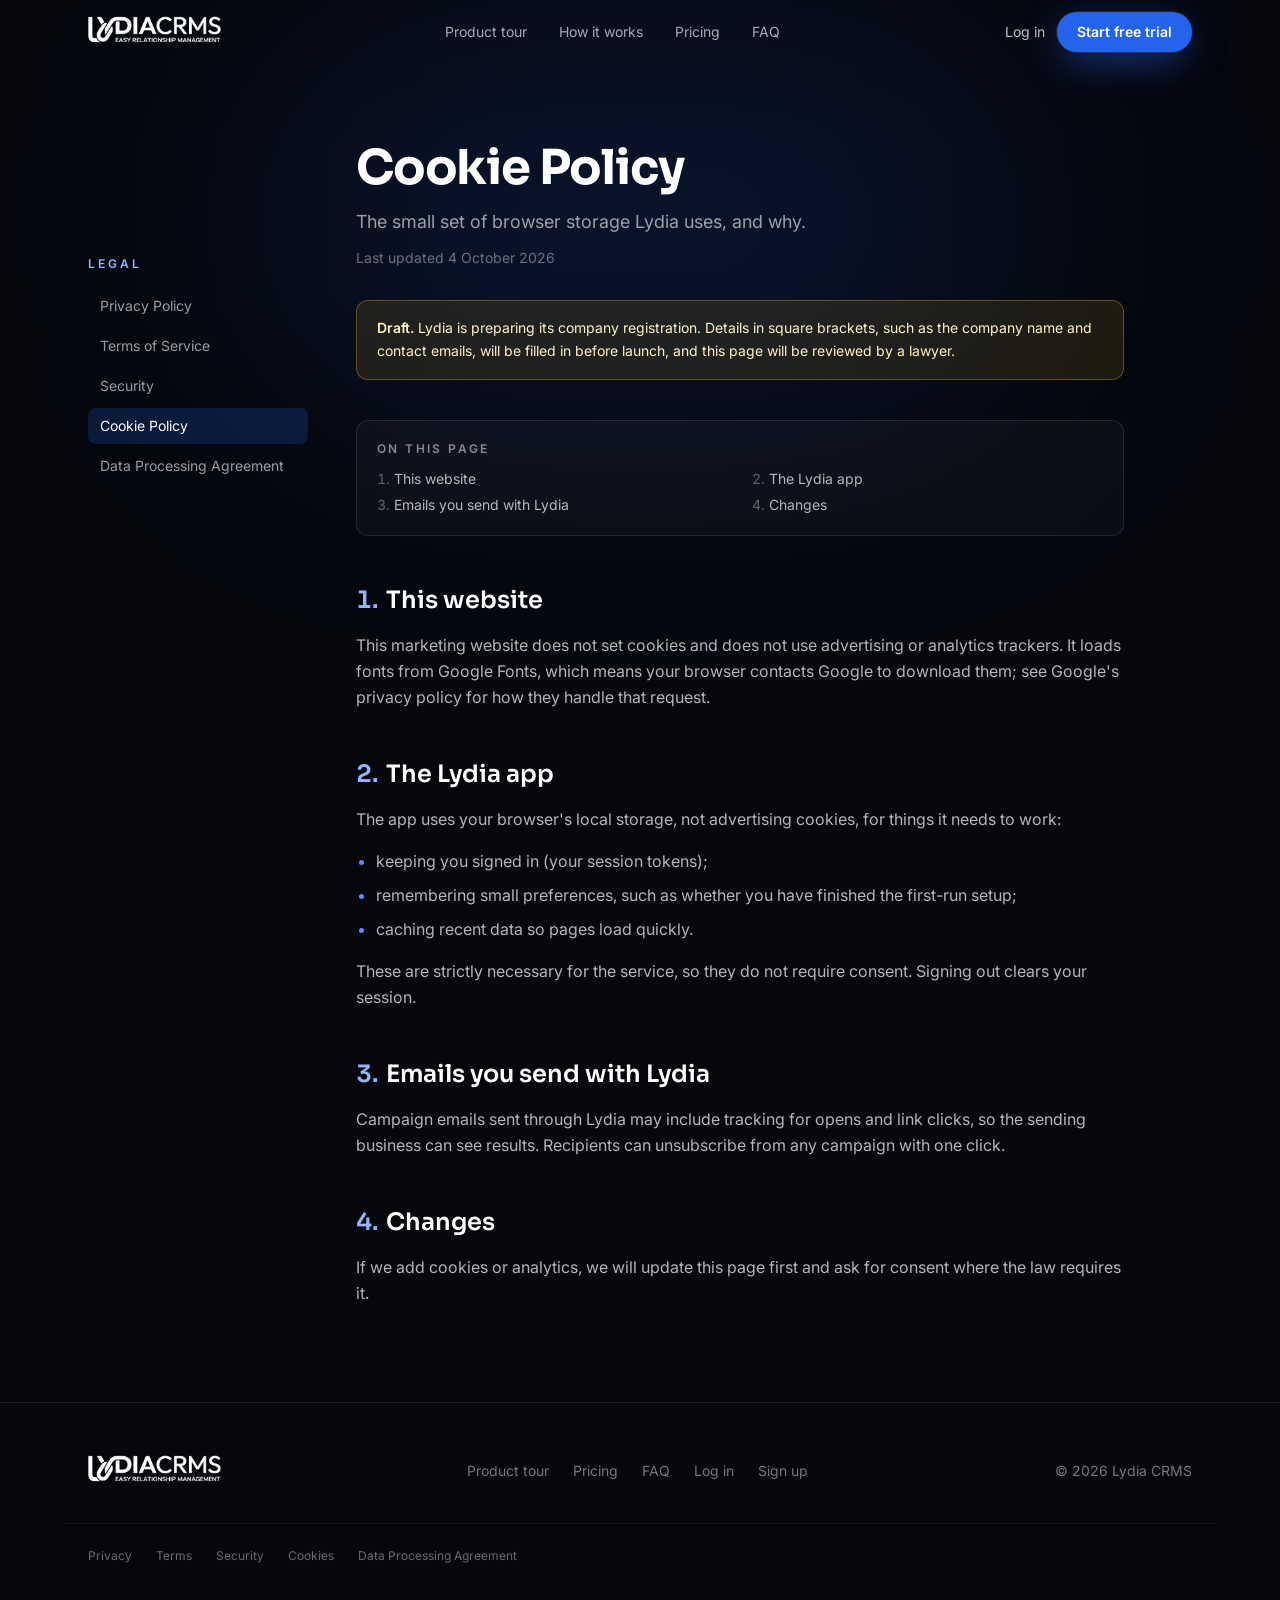
==== cookies.html @ 4960362a "Add privacy, terms, security, cookie and DPA pages Co-Authored-By: Claude Opus 5.5 <noreply@anthropi" ====
<!doctype html>
<html lang="en">
  <head>
    <meta charset="UTF-8" />
    <meta name="viewport" content="width=device-width, initial-scale=1.0" />
    <title>Cookie Policy — Lydia CRMS</title>
    <meta name="description" content="Lydia CRMS Cookie Policy." />
    <meta property="og:title" content="Lydia — The CRM that works while you sleep" />
    <meta property="og:description" content="Messages, bookings, payments and follow-ups in one place. Built for small businesses." />
    <meta property="og:image" content="./media/demo-poster.jpg" />
    <meta name="theme-color" content="#05070d" />
    <link rel="icon" href="./brand/favicon-64.png" type="image/png" />
    <link rel="apple-touch-icon" href="./brand/apple-touch-icon.png" />
    <link rel="preconnect" href="https://fonts.googleapis.com" />
    <link rel="preconnect" href="https://fonts.gstatic.com" crossorigin />
    <link href="https://fonts.googleapis.com/css2?family=Inter:wght@400;500;600&family=Sora:wght@500;600;700;800&display=swap" rel="stylesheet" />
    <script type="module" crossorigin src="./assets/index--tQdJ3y9.js"></script>
    <script type="module" crossorigin src="./assets/legal-Z8jUlA8z.js"></script>
    <link rel="stylesheet" crossorigin href="./assets/index-Dh9MFAkG.css">
  </head>
  <body>
    <div id="root" data-page="cookies"></div>
  </body>
</html>
---- assets/index-Dh9MFAkG.css ----
*,:before,:after{--tw-border-spacing-x: 0;--tw-border-spacing-y: 0;--tw-translate-x: 0;--tw-translate-y: 0;--tw-rotate: 0;--tw-skew-x: 0;--tw-skew-y: 0;--tw-scale-x: 1;--tw-scale-y: 1;--tw-pan-x: ;--tw-pan-y: ;--tw-pinch-zoom: ;--tw-scroll-snap-strictness: proximity;--tw-gradient-from-position: ;--tw-gradient-via-position: ;--tw-gradient-to-position: ;--tw-ordinal: ;--tw-slashed-zero: ;--tw-numeric-figure: ;--tw-numeric-spacing: ;--tw-numeric-fraction: ;--tw-ring-inset: ;--tw-ring-offset-width: 0px;--tw-ring-offset-color: #fff;--tw-ring-color: rgb(59 130 246 / .5);--tw-ring-offset-shadow: 0 0 #0000;--tw-ring-shadow: 0 0 #0000;--tw-shadow: 0 0 #0000;--tw-shadow-colored: 0 0 #0000;--tw-blur: ;--tw-brightness: ;--tw-contrast: ;--tw-grayscale: ;--tw-hue-rotate: ;--tw-invert: ;--tw-saturate: ;--tw-sepia: ;--tw-drop-shadow: ;--tw-backdrop-blur: ;--tw-backdrop-brightness: ;--tw-backdrop-contrast: ;--tw-backdrop-grayscale: ;--tw-backdrop-hue-rotate: ;--tw-backdrop-invert: ;--tw-backdrop-opacity: ;--tw-backdrop-saturate: ;--tw-backdrop-sepia: ;--tw-contain-size: ;--tw-contain-layout: ;--tw-contain-paint: ;--tw-contain-style: }::backdrop{--tw-border-spacing-x: 0;--tw-border-spacing-y: 0;--tw-translate-x: 0;--tw-translate-y: 0;--tw-rotate: 0;--tw-skew-x: 0;--tw-skew-y: 0;--tw-scale-x: 1;--tw-scale-y: 1;--tw-pan-x: ;--tw-pan-y: ;--tw-pinch-zoom: ;--tw-scroll-snap-strictness: proximity;--tw-gradient-from-position: ;--tw-gradient-via-position: ;--tw-gradient-to-position: ;--tw-ordinal: ;--tw-slashed-zero: ;--tw-numeric-figure: ;--tw-numeric-spacing: ;--tw-numeric-fraction: ;--tw-ring-inset: ;--tw-ring-offset-width: 0px;--tw-ring-offset-color: #fff;--tw-ring-color: rgb(59 130 246 / .5);--tw-ring-offset-shadow: 0 0 #0000;--tw-ring-shadow: 0 0 #0000;--tw-shadow: 0 0 #0000;--tw-shadow-colored: 0 0 #0000;--tw-blur: ;--tw-brightness: ;--tw-contrast: ;--tw-grayscale: ;--tw-hue-rotate: ;--tw-invert: ;--tw-saturate: ;--tw-sepia: ;--tw-drop-shadow: ;--tw-backdrop-blur: ;--tw-backdrop-brightness: ;--tw-backdrop-contrast: ;--tw-backdrop-grayscale: ;--tw-backdrop-hue-rotate: ;--tw-backdrop-invert: ;--tw-backdrop-opacity: ;--tw-backdrop-saturate: ;--tw-backdrop-sepia: ;--tw-contain-size: ;--tw-contain-layout: ;--tw-contain-paint: ;--tw-contain-style: }*,:before,:after{box-sizing:border-box;border-width:0;border-style:solid;border-color:#e5e7eb}:before,:after{--tw-content: ""}html,:host{line-height:1.5;-webkit-text-size-adjust:100%;-moz-tab-size:4;-o-tab-size:4;tab-size:4;font-family:Inter,system-ui,sans-serif;font-feature-settings:normal;font-variation-settings:normal;-webkit-tap-highlight-color:transparent}body{margin:0;line-height:inherit}hr{height:0;color:inherit;border-top-width:1px}abbr:where([title]){-webkit-text-decoration:underline dotted;text-decoration:underline dotted}h1,h2,h3,h4,h5,h6{font-size:inherit;font-weight:inherit}a{color:inherit;text-decoration:inherit}b,strong{font-weight:bolder}code,kbd,samp,pre{font-family:ui-monospace,SFMono-Regular,Menlo,Monaco,Consolas,Liberation Mono,Courier New,monospace;font-feature-settings:normal;font-variation-settings:normal;font-size:1em}small{font-size:80%}sub,sup{font-size:75%;line-height:0;position:relative;vertical-align:baseline}sub{bottom:-.25em}sup{top:-.5em}table{text-indent:0;border-color:inherit;border-collapse:collapse}button,input,optgroup,select,textarea{font-family:inherit;font-feature-settings:inherit;font-variation-settings:inherit;font-size:100%;font-weight:inherit;line-height:inherit;letter-spacing:inherit;color:inherit;margin:0;padding:0}button,select{text-transform:none}button,input:where([type=button]),input:where([type=reset]),input:where([type=submit]){-webkit-appearance:button;background-color:transparent;background-image:none}:-moz-focusring{outline:auto}:-moz-ui-invalid{box-shadow:none}progress{vertical-align:baseline}::-webkit-inner-spin-button,::-webkit-outer-spin-button{height:auto}[type=search]{-webkit-appearance:textfield;outline-offset:-2px}::-webkit-search-decoration{-webkit-appearance:none}::-webkit-file-upload-button{-webkit-appearance:button;font:inherit}summary{display:list-item}blockquote,dl,dd,h1,h2,h3,h4,h5,h6,hr,figure,p,pre{margin:0}fieldset{margin:0;padding:0}legend{padding:0}ol,ul,menu{list-style:none;margin:0;padding:0}dialog{padding:0}textarea{resize:vertical}input::-moz-placeholder,textarea::-moz-placeholder{opacity:1;color:#9ca3af}input::placeholder,textarea::placeholder{opacity:1;color:#9ca3af}button,[role=button]{cursor:pointer}:disabled{cursor:default}img,svg,video,canvas,audio,iframe,embed,object{display:block;vertical-align:middle}img,video{max-width:100%;height:auto}[hidden]:where(:not([hidden=until-found])){display:none}.container-x{margin-left:auto;margin-right:auto;width:100%;max-width:72rem;padding-left:1rem;padding-right:1rem}@media (min-width: 640px){.container-x{padding-left:1.5rem;padding-right:1.5rem}}.btn-primary{display:inline-flex;align-items:center;justify-content:center;gap:.5rem;border-radius:9999px;--tw-bg-opacity: 1;background-color:rgb(37 99 235 / var(--tw-bg-opacity, 1));padding:.75rem 1.5rem;font-size:.875rem;line-height:1.25rem;font-weight:600;--tw-text-opacity: 1;color:rgb(255 255 255 / var(--tw-text-opacity, 1));--tw-shadow: 0 0 0 1px rgba(255,255,255,.08),0 10px 40px -8px rgba(37,99,235,.8);--tw-shadow-colored: 0 0 0 1px var(--tw-shadow-color), 0 10px 40px -8px var(--tw-shadow-color);box-shadow:var(--tw-ring-offset-shadow, 0 0 #0000),var(--tw-ring-shadow, 0 0 #0000),var(--tw-shadow);transition-property:color,background-color,border-color,text-decoration-color,fill,stroke,opacity,box-shadow,transform,filter,backdrop-filter;transition-timing-function:cubic-bezier(.4,0,.2,1);transition-duration:.15s}.btn-primary:hover{--tw-bg-opacity: 1;background-color:rgb(91 140 255 / var(--tw-bg-opacity, 1));--tw-shadow: 0 0 0 1px rgba(255,255,255,.15),0 14px 50px -6px rgba(37,99,235,1);--tw-shadow-colored: 0 0 0 1px var(--tw-shadow-color), 0 14px 50px -6px var(--tw-shadow-color);box-shadow:var(--tw-ring-offset-shadow, 0 0 #0000),var(--tw-ring-shadow, 0 0 #0000),var(--tw-shadow)}.btn-ghost{display:inline-flex;align-items:center;justify-content:center;gap:.5rem;border-radius:9999px;border-width:1px;border-color:#ffffff26;background-color:#ffffff0d;padding:.75rem 1.5rem;font-size:.875rem;line-height:1.25rem;font-weight:600;--tw-text-opacity: 1;color:rgb(255 255 255 / var(--tw-text-opacity, 1));--tw-backdrop-blur: blur(8px);-webkit-backdrop-filter:var(--tw-backdrop-blur) var(--tw-backdrop-brightness) var(--tw-backdrop-contrast) var(--tw-backdrop-grayscale) var(--tw-backdrop-hue-rotate) var(--tw-backdrop-invert) var(--tw-backdrop-opacity) var(--tw-backdrop-saturate) var(--tw-backdrop-sepia);backdrop-filter:var(--tw-backdrop-blur) var(--tw-backdrop-brightness) var(--tw-backdrop-contrast) var(--tw-backdrop-grayscale) var(--tw-backdrop-hue-rotate) var(--tw-backdrop-invert) var(--tw-backdrop-opacity) var(--tw-backdrop-saturate) var(--tw-backdrop-sepia);transition-property:color,background-color,border-color,text-decoration-color,fill,stroke,opacity,box-shadow,transform,filter,backdrop-filter;transition-timing-function:cubic-bezier(.4,0,.2,1);transition-duration:.15s}.btn-ghost:hover{border-color:#ffffff4d;background-color:#ffffff1a}.eyebrow{font-size:.75rem;line-height:1rem;font-weight:600;text-transform:uppercase;letter-spacing:.25em;--tw-text-opacity: 1;color:rgb(147 180 255 / var(--tw-text-opacity, 1))}.h-display{font-family:Sora,Inter,system-ui,sans-serif;font-weight:700;letter-spacing:-.025em}.text-gradient{background-image:linear-gradient(to bottom,var(--tw-gradient-stops));--tw-gradient-from: #fff var(--tw-gradient-from-position);--tw-gradient-stops: var(--tw-gradient-from), var(--tw-gradient-to);--tw-gradient-to: rgb(255 255 255 / 0) var(--tw-gradient-to-position);--tw-gradient-stops: var(--tw-gradient-from), #fff var(--tw-gradient-via-position), var(--tw-gradient-to);--tw-gradient-to: rgb(255 255 255 / .5) var(--tw-gradient-to-position);-webkit-background-clip:text;background-clip:text;color:transparent}.text-blue-gradient{background-image:linear-gradient(to right,var(--tw-gradient-stops));--tw-gradient-from: #93b4ff var(--tw-gradient-from-position);--tw-gradient-to: rgb(147 180 255 / 0) var(--tw-gradient-to-position);--tw-gradient-stops: var(--tw-gradient-from), var(--tw-gradient-to);--tw-gradient-to: rgb(91 140 255 / 0) var(--tw-gradient-to-position);--tw-gradient-stops: var(--tw-gradient-from), #5b8cff var(--tw-gradient-via-position), var(--tw-gradient-to);--tw-gradient-to: #fff var(--tw-gradient-to-position);-webkit-background-clip:text;background-clip:text;color:transparent}.pointer-events-none{pointer-events:none}.visible{visibility:visible}.fixed{position:fixed}.absolute{position:absolute}.relative{position:relative}.sticky{position:sticky}.-inset-10{top:-2.5rem;right:-2.5rem;bottom:-2.5rem;left:-2.5rem}.-inset-6{top:-1.5rem;right:-1.5rem;bottom:-1.5rem;left:-1.5rem}.inset-0{top:0;right:0;bottom:0;left:0}.inset-x-0{left:0;right:0}.inset-x-\[10\%\]{left:10%;right:10%}.inset-y-\[15\%\]{top:15%;bottom:15%}.-left-40{left:-10rem}.-right-20{right:-5rem}.-top-20{top:-5rem}.bottom-\[14\%\]{bottom:14%}.left-1\/2{left:50%}.left-\[-2\%\]{left:-2%}.left-\[4\%\]{left:4%}.right-6{right:1.5rem}.right-\[-3\%\]{right:-3%}.top-0{top:0}.top-1\/2{top:50%}.top-10{top:2.5rem}.top-20{top:5rem}.top-3{top:.75rem}.top-40{top:10rem}.top-6{top:1.5rem}.top-\[18\%\]{top:18%}.top-\[38\%\]{top:38%}.z-10{z-index:10}.z-50{z-index:50}.order-1{order:1}.order-2{order:2}.m-auto{margin:auto}.mx-auto{margin-left:auto;margin-right:auto}.mb-2{margin-bottom:.5rem}.mb-5{margin-bottom:1.25rem}.mb-6{margin-bottom:1.5rem}.mb-8{margin-bottom:2rem}.ml-12{margin-left:3rem}.mr-2{margin-right:.5rem}.mt-0\.5{margin-top:.125rem}.mt-10{margin-top:2.5rem}.mt-12{margin-top:3rem}.mt-14{margin-top:3.5rem}.mt-16{margin-top:4rem}.mt-2{margin-top:.5rem}.mt-3{margin-top:.75rem}.mt-4{margin-top:1rem}.mt-5{margin-top:1.25rem}.mt-6{margin-top:1.5rem}.mt-7{margin-top:1.75rem}.mt-8{margin-top:2rem}.block{display:block}.inline-block{display:inline-block}.flex{display:flex}.inline-flex{display:inline-flex}.table{display:table}.grid{display:grid}.hidden{display:none}.aspect-\[16\/10\]{aspect-ratio:16/10}.aspect-\[390\/844\]{aspect-ratio:390/844}.aspect-square{aspect-ratio:1 / 1}.aspect-video{aspect-ratio:16 / 9}.h-1\.5{height:.375rem}.h-16{height:4rem}.h-2\.5{height:.625rem}.h-20{height:5rem}.h-5{height:1.25rem}.h-8{height:2rem}.h-80{height:20rem}.h-\[360px\]{height:360px}.h-\[500px\]{height:500px}.h-\[560px\]{height:560px}.h-\[700px\]{height:700px}.h-\[720px\]{height:720px}.h-full{height:100%}.h-screen{height:100vh}.max-h-\[22rem\]{max-height:22rem}.min-h-\[11rem\]{min-height:11rem}.min-h-\[70vh\]{min-height:70vh}.w-1\.5{width:.375rem}.w-2\.5{width:.625rem}.w-20{width:5rem}.w-3{width:.75rem}.w-8{width:2rem}.w-80{width:20rem}.w-\[1100px\]{width:1100px}.w-\[44\%\]{width:44%}.w-\[48\%\]{width:48%}.w-\[700px\]{width:700px}.w-\[760px\]{width:760px}.w-\[900px\]{width:900px}.w-auto{width:auto}.w-full{width:100%}.w-max{width:-moz-max-content;width:max-content}.min-w-0{min-width:0px}.min-w-\[34rem\]{min-width:34rem}.max-w-2xl{max-width:42rem}.max-w-3xl{max-width:48rem}.max-w-4xl{max-width:56rem}.max-w-6xl{max-width:72rem}.max-w-\[230px\]{max-width:230px}.max-w-\[250px\]{max-width:250px}.max-w-\[min\(78vw\,46vh\)\]{max-width:min(78vw,46vh)}.max-w-lg{max-width:32rem}.max-w-md{max-width:28rem}.max-w-xl{max-width:36rem}.shrink-0{flex-shrink:0}.-translate-x-1\/2{--tw-translate-x: -50%;transform:translate(var(--tw-translate-x),var(--tw-translate-y)) rotate(var(--tw-rotate)) skew(var(--tw-skew-x)) skewY(var(--tw-skew-y)) scaleX(var(--tw-scale-x)) scaleY(var(--tw-scale-y))}.-translate-y-1\/2{--tw-translate-y: -50%;transform:translate(var(--tw-translate-x),var(--tw-translate-y)) rotate(var(--tw-rotate)) skew(var(--tw-skew-x)) skewY(var(--tw-skew-y)) scaleX(var(--tw-scale-x)) scaleY(var(--tw-scale-y))}.-rotate-90{--tw-rotate: -90deg;transform:translate(var(--tw-translate-x),var(--tw-translate-y)) rotate(var(--tw-rotate)) skew(var(--tw-skew-x)) skewY(var(--tw-skew-y)) scaleX(var(--tw-scale-x)) scaleY(var(--tw-scale-y))}@keyframes marquee{0%{transform:translate(0)}to{transform:translate(-50%)}}.animate-marquee{animation:marquee 40s linear infinite}@keyframes ping{75%,to{transform:scale(2);opacity:0}}.animate-ping{animation:ping 1s cubic-bezier(0,0,.2,1) infinite}.scroll-mt-24{scroll-margin-top:6rem}.scroll-mt-28{scroll-margin-top:7rem}.list-disc{list-style-type:disc}.grid-cols-2{grid-template-columns:repeat(2,minmax(0,1fr))}.flex-col{flex-direction:column}.flex-wrap{flex-wrap:wrap}.items-start{align-items:flex-start}.items-end{align-items:flex-end}.items-center{align-items:center}.justify-center{justify-content:center}.justify-between{justify-content:space-between}.gap-1{gap:.25rem}.gap-1\.5{gap:.375rem}.gap-10{gap:2.5rem}.gap-12{gap:3rem}.gap-16{gap:4rem}.gap-2{gap:.5rem}.gap-3{gap:.75rem}.gap-4{gap:1rem}.gap-5{gap:1.25rem}.gap-6{gap:1.5rem}.gap-8{gap:2rem}.gap-x-6{-moz-column-gap:1.5rem;column-gap:1.5rem}.gap-y-1\.5{row-gap:.375rem}.gap-y-2{row-gap:.5rem}.space-y-12>:not([hidden])~:not([hidden]){--tw-space-y-reverse: 0;margin-top:calc(3rem * calc(1 - var(--tw-space-y-reverse)));margin-bottom:calc(3rem * var(--tw-space-y-reverse))}.space-y-2>:not([hidden])~:not([hidden]){--tw-space-y-reverse: 0;margin-top:calc(.5rem * calc(1 - var(--tw-space-y-reverse)));margin-bottom:calc(.5rem * var(--tw-space-y-reverse))}.space-y-3\.5>:not([hidden])~:not([hidden]){--tw-space-y-reverse: 0;margin-top:calc(.875rem * calc(1 - var(--tw-space-y-reverse)));margin-bottom:calc(.875rem * var(--tw-space-y-reverse))}.space-y-4>:not([hidden])~:not([hidden]){--tw-space-y-reverse: 0;margin-top:calc(1rem * calc(1 - var(--tw-space-y-reverse)));margin-bottom:calc(1rem * var(--tw-space-y-reverse))}.divide-y>:not([hidden])~:not([hidden]){--tw-divide-y-reverse: 0;border-top-width:calc(1px * calc(1 - var(--tw-divide-y-reverse)));border-bottom-width:calc(1px * var(--tw-divide-y-reverse))}.divide-white\/5>:not([hidden])~:not([hidden]){border-color:#ffffff0d}.overflow-hidden{overflow:hidden}.overflow-x-auto{overflow-x:auto}.overflow-y-auto{overflow-y:auto}.truncate{overflow:hidden;text-overflow:ellipsis;white-space:nowrap}.whitespace-nowrap{white-space:nowrap}.rounded-2xl{border-radius:1rem}.rounded-3xl{border-radius:1.5rem}.rounded-\[2\.4rem\]{border-radius:2.4rem}.rounded-\[2rem\]{border-radius:2rem}.rounded-full{border-radius:9999px}.rounded-lg{border-radius:.5rem}.rounded-md{border-radius:.375rem}.rounded-xl{border-radius:.75rem}.border{border-width:1px}.border-y{border-top-width:1px;border-bottom-width:1px}.border-b{border-bottom-width:1px}.border-t{border-top-width:1px}.border-amber-400\/30{border-color:#fbbf244d}.border-brand-400{--tw-border-opacity: 1;border-color:rgb(91 140 255 / var(--tw-border-opacity, 1))}.border-brand\/60{border-color:#2563eb99}.border-white\/10{border-color:#ffffff1a}.border-white\/15{border-color:#ffffff26}.border-white\/5{border-color:#ffffff0d}.bg-amber-400\/10{background-color:#fbbf241a}.bg-black{--tw-bg-opacity: 1;background-color:rgb(0 0 0 / var(--tw-bg-opacity, 1))}.bg-brand{--tw-bg-opacity: 1;background-color:rgb(37 99 235 / var(--tw-bg-opacity, 1))}.bg-brand-400{--tw-bg-opacity: 1;background-color:rgb(91 140 255 / var(--tw-bg-opacity, 1))}.bg-brand-400\/20{background-color:#5b8cff33}.bg-brand\/15{background-color:#2563eb26}.bg-brand\/20{background-color:#2563eb33}.bg-brand\/25{background-color:#2563eb40}.bg-brand\/30{background-color:#2563eb4d}.bg-brand\/40{background-color:#2563eb66}.bg-brand\/50{background-color:#2563eb80}.bg-ink{--tw-bg-opacity: 1;background-color:rgb(5 7 13 / var(--tw-bg-opacity, 1))}.bg-ink-800{--tw-bg-opacity: 1;background-color:rgb(13 18 32 / var(--tw-bg-opacity, 1))}.bg-ink-800\/80{background-color:#0d1220cc}.bg-ink-800\/85{background-color:#0d1220d9}.bg-ink-800\/90{background-color:#0d1220e6}.bg-ink-900\/60{background-color:#080b1499}.bg-ink\/75{background-color:#05070dbf}.bg-ink\/95{background-color:#05070df2}.bg-red-500\/10{background-color:#ef44441a}.bg-white{--tw-bg-opacity: 1;background-color:rgb(255 255 255 / var(--tw-bg-opacity, 1))}.bg-white\/15{background-color:#ffffff26}.bg-white\/20{background-color:#fff3}.bg-white\/5{background-color:#ffffff0d}.bg-white\/\[\.03\]{background-color:#ffffff08}.bg-gradient-to-b{background-image:linear-gradient(to bottom,var(--tw-gradient-stops))}.bg-gradient-to-br{background-image:linear-gradient(to bottom right,var(--tw-gradient-stops))}.from-brand-600{--tw-gradient-from: #1e4fd0 var(--tw-gradient-from-position);--tw-gradient-to: rgb(30 79 208 / 0) var(--tw-gradient-to-position);--tw-gradient-stops: var(--tw-gradient-from), var(--tw-gradient-to)}.from-brand\/25{--tw-gradient-from: rgb(37 99 235 / .25) var(--tw-gradient-from-position);--tw-gradient-to: rgb(37 99 235 / 0) var(--tw-gradient-to-position);--tw-gradient-stops: var(--tw-gradient-from), var(--tw-gradient-to)}.from-ink-900{--tw-gradient-from: #080b14 var(--tw-gradient-from-position);--tw-gradient-to: rgb(8 11 20 / 0) var(--tw-gradient-to-position);--tw-gradient-stops: var(--tw-gradient-from), var(--tw-gradient-to)}.from-white\/\[\.06\]{--tw-gradient-from: rgb(255 255 255 / .06) var(--tw-gradient-from-position);--tw-gradient-to: rgb(255 255 255 / 0) var(--tw-gradient-to-position);--tw-gradient-stops: var(--tw-gradient-from), var(--tw-gradient-to)}.via-brand-700{--tw-gradient-to: rgb(26 63 166 / 0) var(--tw-gradient-to-position);--tw-gradient-stops: var(--tw-gradient-from), #1a3fa6 var(--tw-gradient-via-position), var(--tw-gradient-to)}.via-ink-800{--tw-gradient-to: rgb(13 18 32 / 0) var(--tw-gradient-to-position);--tw-gradient-stops: var(--tw-gradient-from), #0d1220 var(--tw-gradient-via-position), var(--tw-gradient-to)}.to-ink{--tw-gradient-to: #05070d var(--tw-gradient-to-position)}.to-ink-800{--tw-gradient-to: #0d1220 var(--tw-gradient-to-position)}.to-transparent{--tw-gradient-to: transparent var(--tw-gradient-to-position)}.fill-white{fill:#fff}.object-cover{-o-object-fit:cover;object-fit:cover}.object-top{-o-object-position:top;object-position:top}.p-1\.5{padding:.375rem}.p-2{padding:.5rem}.p-2\.5{padding:.625rem}.p-3{padding:.75rem}.p-5{padding:1.25rem}.p-7{padding:1.75rem}.p-8{padding:2rem}.\!px-5{padding-left:1.25rem!important;padding-right:1.25rem!important}.\!px-8{padding-left:2rem!important;padding-right:2rem!important}.\!py-2\.5{padding-top:.625rem!important;padding-bottom:.625rem!important}.\!py-4{padding-top:1rem!important;padding-bottom:1rem!important}.px-10{padding-left:2.5rem;padding-right:2.5rem}.px-2{padding-left:.5rem;padding-right:.5rem}.px-2\.5{padding-left:.625rem;padding-right:.625rem}.px-3{padding-left:.75rem;padding-right:.75rem}.px-4{padding-left:1rem;padding-right:1rem}.px-5{padding-left:1.25rem;padding-right:1.25rem}.px-6{padding-left:1.5rem;padding-right:1.5rem}.px-8{padding-left:2rem;padding-right:2rem}.py-1{padding-top:.25rem;padding-bottom:.25rem}.py-1\.5{padding-top:.375rem;padding-bottom:.375rem}.py-10{padding-top:2.5rem;padding-bottom:2.5rem}.py-12{padding-top:3rem;padding-bottom:3rem}.py-14{padding-top:3.5rem;padding-bottom:3.5rem}.py-16{padding-top:4rem;padding-bottom:4rem}.py-2{padding-top:.5rem;padding-bottom:.5rem}.py-2\.5{padding-top:.625rem;padding-bottom:.625rem}.py-20{padding-top:5rem;padding-bottom:5rem}.py-24{padding-top:6rem;padding-bottom:6rem}.py-28{padding-top:7rem;padding-bottom:7rem}.py-3{padding-top:.75rem;padding-bottom:.75rem}.py-4{padding-top:1rem;padding-bottom:1rem}.py-6{padding-top:1.5rem;padding-bottom:1.5rem}.py-8{padding-top:2rem;padding-bottom:2rem}.pb-10{padding-bottom:2.5rem}.pb-24{padding-bottom:6rem}.pb-6{padding-bottom:1.5rem}.pb-\[0\.12em\]{padding-bottom:.12em}.pl-1\.5{padding-left:.375rem}.pl-5{padding-left:1.25rem}.pr-10{padding-right:2.5rem}.pr-4{padding-right:1rem}.pt-10{padding-top:2.5rem}.pt-20{padding-top:5rem}.pt-28{padding-top:7rem}.pt-32{padding-top:8rem}.pt-6{padding-top:1.5rem}.text-left{text-align:left}.text-center{text-align:center}.align-bottom{vertical-align:bottom}.font-display{font-family:Sora,Inter,system-ui,sans-serif}.text-2xl{font-size:1.5rem;line-height:2rem}.text-3xl{font-size:1.875rem;line-height:2.25rem}.text-4xl{font-size:2.25rem;line-height:2.5rem}.text-5xl{font-size:3rem;line-height:1}.text-6xl{font-size:3.75rem;line-height:1}.text-\[11px\]{font-size:11px}.text-\[2\.5rem\]{font-size:2.5rem}.text-base{font-size:1rem;line-height:1.5rem}.text-lg{font-size:1.125rem;line-height:1.75rem}.text-sm{font-size:.875rem;line-height:1.25rem}.text-xl{font-size:1.25rem;line-height:1.75rem}.text-xs{font-size:.75rem;line-height:1rem}.font-bold{font-weight:700}.font-medium{font-weight:500}.font-semibold{font-weight:600}.uppercase{text-transform:uppercase}.tabular-nums{--tw-numeric-spacing: tabular-nums;font-variant-numeric:var(--tw-ordinal) var(--tw-slashed-zero) var(--tw-numeric-figure) var(--tw-numeric-spacing) var(--tw-numeric-fraction)}.leading-\[1\.04\]{line-height:1.04}.leading-\[1\.05\]{line-height:1.05}.leading-relaxed{line-height:1.625}.tracking-\[0\.25em\]{letter-spacing:.25em}.tracking-\[0\.2em\]{letter-spacing:.2em}.text-amber-100{--tw-text-opacity: 1;color:rgb(254 243 199 / var(--tw-text-opacity, 1))}.text-brand-300{--tw-text-opacity: 1;color:rgb(147 180 255 / var(--tw-text-opacity, 1))}.text-brand\/60{color:#2563eb99}.text-ink{--tw-text-opacity: 1;color:rgb(5 7 13 / var(--tw-text-opacity, 1))}.text-red-300{--tw-text-opacity: 1;color:rgb(252 165 165 / var(--tw-text-opacity, 1))}.text-white{--tw-text-opacity: 1;color:rgb(255 255 255 / var(--tw-text-opacity, 1))}.text-white\/30{color:#ffffff4d}.text-white\/35{color:#ffffff59}.text-white\/40{color:#fff6}.text-white\/45{color:#ffffff73}.text-white\/50{color:#ffffff80}.text-white\/55{color:#ffffff8c}.text-white\/60{color:#fff9}.text-white\/65{color:#ffffffa6}.text-white\/70{color:#ffffffb3}.text-white\/75{color:#ffffffbf}.text-white\/80{color:#fffc}.text-white\/85{color:#ffffffd9}.underline{text-decoration-line:underline}.opacity-60{opacity:.6}.opacity-75{opacity:.75}.shadow-2xl{--tw-shadow: 0 25px 50px -12px rgb(0 0 0 / .25);--tw-shadow-colored: 0 25px 50px -12px var(--tw-shadow-color);box-shadow:var(--tw-ring-offset-shadow, 0 0 #0000),var(--tw-ring-shadow, 0 0 #0000),var(--tw-shadow)}.shadow-\[0_0_40px_rgba\(37\,99\,235\,\.9\)\]{--tw-shadow: 0 0 40px rgba(37,99,235,.9);--tw-shadow-colored: 0 0 40px var(--tw-shadow-color);box-shadow:var(--tw-ring-offset-shadow, 0 0 #0000),var(--tw-ring-shadow, 0 0 #0000),var(--tw-shadow)}.shadow-\[0_30px_100px_-30px_rgba\(37\,99\,235\,\.9\)\]{--tw-shadow: 0 30px 100px -30px rgba(37,99,235,.9);--tw-shadow-colored: 0 30px 100px -30px var(--tw-shadow-color);box-shadow:var(--tw-ring-offset-shadow, 0 0 #0000),var(--tw-ring-shadow, 0 0 #0000),var(--tw-shadow)}.shadow-\[0_30px_80px_-20px_rgba\(37\,99\,235\,\.6\)\]{--tw-shadow: 0 30px 80px -20px rgba(37,99,235,.6);--tw-shadow-colored: 0 30px 80px -20px var(--tw-shadow-color);box-shadow:var(--tw-ring-offset-shadow, 0 0 #0000),var(--tw-ring-shadow, 0 0 #0000),var(--tw-shadow)}.shadow-\[0_40px_120px_-20px_rgba\(37\,99\,235\,\.55\)\]{--tw-shadow: 0 40px 120px -20px rgba(37,99,235,.55);--tw-shadow-colored: 0 40px 120px -20px var(--tw-shadow-color);box-shadow:var(--tw-ring-offset-shadow, 0 0 #0000),var(--tw-ring-shadow, 0 0 #0000),var(--tw-shadow)}.shadow-\[0_40px_120px_-20px_rgba\(37\,99\,235\,\.6\)\]{--tw-shadow: 0 40px 120px -20px rgba(37,99,235,.6);--tw-shadow-colored: 0 40px 120px -20px var(--tw-shadow-color);box-shadow:var(--tw-ring-offset-shadow, 0 0 #0000),var(--tw-ring-shadow, 0 0 #0000),var(--tw-shadow)}.shadow-\[0_40px_120px_-30px_rgba\(37\,99\,235\,\.7\)\]{--tw-shadow: 0 40px 120px -30px rgba(37,99,235,.7);--tw-shadow-colored: 0 40px 120px -30px var(--tw-shadow-color);box-shadow:var(--tw-ring-offset-shadow, 0 0 #0000),var(--tw-ring-shadow, 0 0 #0000),var(--tw-shadow)}.ring-1{--tw-ring-offset-shadow: var(--tw-ring-inset) 0 0 0 var(--tw-ring-offset-width) var(--tw-ring-offset-color);--tw-ring-shadow: var(--tw-ring-inset) 0 0 0 calc(1px + var(--tw-ring-offset-width)) var(--tw-ring-color);box-shadow:var(--tw-ring-offset-shadow),var(--tw-ring-shadow),var(--tw-shadow, 0 0 #0000)}.ring-brand\/30{--tw-ring-color: rgb(37 99 235 / .3)}.ring-red-400\/20{--tw-ring-color: rgb(248 113 113 / .2)}.blur{--tw-blur: blur(8px);filter:var(--tw-blur) var(--tw-brightness) var(--tw-contrast) var(--tw-grayscale) var(--tw-hue-rotate) var(--tw-invert) var(--tw-saturate) var(--tw-sepia) var(--tw-drop-shadow)}.blur-\[100px\]{--tw-blur: blur(100px);filter:var(--tw-blur) var(--tw-brightness) var(--tw-contrast) var(--tw-grayscale) var(--tw-hue-rotate) var(--tw-invert) var(--tw-saturate) var(--tw-sepia) var(--tw-drop-shadow)}.blur-\[120px\]{--tw-blur: blur(120px);filter:var(--tw-blur) var(--tw-brightness) var(--tw-contrast) var(--tw-grayscale) var(--tw-hue-rotate) var(--tw-invert) var(--tw-saturate) var(--tw-sepia) var(--tw-drop-shadow)}.blur-\[130px\]{--tw-blur: blur(130px);filter:var(--tw-blur) var(--tw-brightness) var(--tw-contrast) var(--tw-grayscale) var(--tw-hue-rotate) var(--tw-invert) var(--tw-saturate) var(--tw-sepia) var(--tw-drop-shadow)}.blur-\[140px\]{--tw-blur: blur(140px);filter:var(--tw-blur) var(--tw-brightness) var(--tw-contrast) var(--tw-grayscale) var(--tw-hue-rotate) var(--tw-invert) var(--tw-saturate) var(--tw-sepia) var(--tw-drop-shadow)}.blur-\[80px\]{--tw-blur: blur(80px);filter:var(--tw-blur) var(--tw-brightness) var(--tw-contrast) var(--tw-grayscale) var(--tw-hue-rotate) var(--tw-invert) var(--tw-saturate) var(--tw-sepia) var(--tw-drop-shadow)}.blur-\[90px\]{--tw-blur: blur(90px);filter:var(--tw-blur) var(--tw-brightness) var(--tw-contrast) var(--tw-grayscale) var(--tw-hue-rotate) var(--tw-invert) var(--tw-saturate) var(--tw-sepia) var(--tw-drop-shadow)}.drop-shadow-\[0_0_50px_rgba\(37\,99\,235\,\.85\)\]{--tw-drop-shadow: drop-shadow(0 0 50px rgba(37,99,235,.85));filter:var(--tw-blur) var(--tw-brightness) var(--tw-contrast) var(--tw-grayscale) var(--tw-hue-rotate) var(--tw-invert) var(--tw-saturate) var(--tw-sepia) var(--tw-drop-shadow)}.filter{filter:var(--tw-blur) var(--tw-brightness) var(--tw-contrast) var(--tw-grayscale) var(--tw-hue-rotate) var(--tw-invert) var(--tw-saturate) var(--tw-sepia) var(--tw-drop-shadow)}.backdrop-blur{--tw-backdrop-blur: blur(8px);-webkit-backdrop-filter:var(--tw-backdrop-blur) var(--tw-backdrop-brightness) var(--tw-backdrop-contrast) var(--tw-backdrop-grayscale) var(--tw-backdrop-hue-rotate) var(--tw-backdrop-invert) var(--tw-backdrop-opacity) var(--tw-backdrop-saturate) var(--tw-backdrop-sepia);backdrop-filter:var(--tw-backdrop-blur) var(--tw-backdrop-brightness) var(--tw-backdrop-contrast) var(--tw-backdrop-grayscale) var(--tw-backdrop-hue-rotate) var(--tw-backdrop-invert) var(--tw-backdrop-opacity) var(--tw-backdrop-saturate) var(--tw-backdrop-sepia)}.backdrop-blur-xl{--tw-backdrop-blur: blur(24px);-webkit-backdrop-filter:var(--tw-backdrop-blur) var(--tw-backdrop-brightness) var(--tw-backdrop-contrast) var(--tw-backdrop-grayscale) var(--tw-backdrop-hue-rotate) var(--tw-backdrop-invert) var(--tw-backdrop-opacity) var(--tw-backdrop-saturate) var(--tw-backdrop-sepia);backdrop-filter:var(--tw-backdrop-blur) var(--tw-backdrop-brightness) var(--tw-backdrop-contrast) var(--tw-backdrop-grayscale) var(--tw-backdrop-hue-rotate) var(--tw-backdrop-invert) var(--tw-backdrop-opacity) var(--tw-backdrop-saturate) var(--tw-backdrop-sepia)}.transition{transition-property:color,background-color,border-color,text-decoration-color,fill,stroke,opacity,box-shadow,transform,filter,backdrop-filter;transition-timing-function:cubic-bezier(.4,0,.2,1);transition-duration:.15s}.transition-all{transition-property:all;transition-timing-function:cubic-bezier(.4,0,.2,1);transition-duration:.15s}.transition-colors{transition-property:color,background-color,border-color,text-decoration-color,fill,stroke;transition-timing-function:cubic-bezier(.4,0,.2,1);transition-duration:.15s}.duration-300{transition-duration:.3s}.duration-500{transition-duration:.5s}.\[mask-image\:linear-gradient\(90deg\,transparent\,black_12\%\,black_88\%\,transparent\)\]{-webkit-mask-image:linear-gradient(90deg,transparent,black 12%,black 88%,transparent);mask-image:linear-gradient(90deg,transparent,black 12%,black 88%,transparent)}.\[perspective\:1600px\]{perspective:1600px}:root{color-scheme:dark}html{scroll-behavior:smooth}body{--tw-bg-opacity: 1;background-color:rgb(5 7 13 / var(--tw-bg-opacity, 1));font-family:Inter,system-ui,sans-serif;--tw-text-opacity: 1;color:rgb(255 255 255 / var(--tw-text-opacity, 1));-webkit-font-smoothing:antialiased;-moz-osx-font-smoothing:grayscale;overflow-x:hidden}::-moz-selection{background:#2563eb;color:#fff}::selection{background:#2563eb;color:#fff}.grid-bg{background-image:linear-gradient(rgba(255,255,255,.045) 1px,transparent 1px),linear-gradient(90deg,rgba(255,255,255,.045) 1px,transparent 1px);background-size:56px 56px;-webkit-mask-image:radial-gradient(ellipse at 50% 30%,black 20%,transparent 70%);mask-image:radial-gradient(ellipse at 50% 30%,black 20%,transparent 70%)}.noise:after{content:"";position:absolute;top:0;right:0;bottom:0;left:0;pointer-events:none;opacity:.05;background-image:url("data:image/svg+xml,%3Csvg xmlns='http://www.w3.org/2000/svg' width='160' height='160'%3E%3Cfilter id='n'%3E%3CfeTurbulence baseFrequency='.8'/%3E%3C/filter%3E%3Crect width='100%25' height='100%25' filter='url(%23n)'/%3E%3C/svg%3E")}@media (prefers-reduced-motion: reduce){*,*:before,*:after{animation-duration:.01ms!important;animation-iteration-count:1!important;transition-duration:.01ms!important;scroll-behavior:auto!important}}.marker\:text-brand-400 *::marker{color:#5b8cff}.marker\:text-brand-400::marker{color:#5b8cff}.hover\:scale-\[1\.03\]:hover{--tw-scale-x: 1.03;--tw-scale-y: 1.03;transform:translate(var(--tw-translate-x),var(--tw-translate-y)) rotate(var(--tw-rotate)) skew(var(--tw-skew-x)) skewY(var(--tw-skew-y)) scaleX(var(--tw-scale-x)) scaleY(var(--tw-scale-y))}.hover\:border-brand\/60:hover{border-color:#2563eb99}.hover\:border-red-400\/30:hover{border-color:#f871714d}.hover\:border-white\/25:hover{border-color:#ffffff40}.hover\:bg-white\/5:hover{background-color:#ffffff0d}.hover\:text-white:hover{--tw-text-opacity: 1;color:rgb(255 255 255 / var(--tw-text-opacity, 1))}.hover\:text-white\/70:hover{color:#ffffffb3}@media (min-width: 640px){.sm\:mt-20{margin-top:5rem}.sm\:block{display:block}.sm\:h-10{height:2.5rem}.sm\:h-28{height:7rem}.sm\:h-\[640px\]{height:640px}.sm\:w-auto{width:auto}.sm\:grid-cols-2{grid-template-columns:repeat(2,minmax(0,1fr))}.sm\:flex-row{flex-direction:row}.sm\:gap-6{gap:1.5rem}.sm\:rounded-3xl{border-radius:1.5rem}.sm\:p-10{padding:2.5rem}.sm\:px-16{padding-left:4rem;padding-right:4rem}.sm\:px-4{padding-left:1rem;padding-right:1rem}.sm\:py-2{padding-top:.5rem;padding-bottom:.5rem}.sm\:py-20{padding-top:5rem;padding-bottom:5rem}.sm\:py-28{padding-top:7rem;padding-bottom:7rem}.sm\:py-32{padding-top:8rem;padding-bottom:8rem}.sm\:py-36{padding-top:9rem;padding-bottom:9rem}.sm\:pb-32{padding-bottom:8rem}.sm\:pt-36{padding-top:9rem}.sm\:pt-40{padding-top:10rem}.sm\:text-2xl{font-size:1.5rem;line-height:2rem}.sm\:text-3xl{font-size:1.875rem;line-height:2.25rem}.sm\:text-4xl{font-size:2.25rem;line-height:2.5rem}.sm\:text-5xl{font-size:3rem;line-height:1}.sm\:text-6xl{font-size:3.75rem;line-height:1}.sm\:text-lg{font-size:1.125rem;line-height:1.75rem}.sm\:text-sm{font-size:.875rem;line-height:1.25rem}.sm\:text-xl{font-size:1.25rem;line-height:1.75rem}}@media (min-width: 768px){.md\:flex{display:flex}.md\:hidden{display:none}.md\:grid-cols-2{grid-template-columns:repeat(2,minmax(0,1fr))}.md\:grid-cols-3{grid-template-columns:repeat(3,minmax(0,1fr))}.md\:grid-cols-4{grid-template-columns:repeat(4,minmax(0,1fr))}.md\:flex-row{flex-direction:row}.md\:justify-start{justify-content:flex-start}.md\:text-7xl{font-size:4.5rem;line-height:1}}@media (min-width: 1024px){.lg\:sticky{position:sticky}.lg\:top-28{top:7rem}.lg\:order-1{order:1}.lg\:order-2{order:2}.lg\:mx-0{margin-left:0;margin-right:0}.lg\:mt-10{margin-top:2.5rem}.lg\:block{display:block}.lg\:flex{display:flex}.lg\:hidden{display:none}.lg\:max-h-\[30rem\]{max-height:30rem}.lg\:min-h-\[85vh\]{min-height:85vh}.lg\:max-w-\[540px\]{max-width:540px}.lg\:grid-cols-2{grid-template-columns:repeat(2,minmax(0,1fr))}.lg\:grid-cols-\[0\.85fr_1\.15fr\]{grid-template-columns:.85fr 1.15fr}.lg\:grid-cols-\[0\.8fr_1\.2fr\]{grid-template-columns:.8fr 1.2fr}.lg\:grid-cols-\[1fr_1\.05fr\]{grid-template-columns:1fr 1.05fr}.lg\:grid-cols-\[1fr_1\.1fr\]{grid-template-columns:1fr 1.1fr}.lg\:grid-cols-\[1fr_320px\]{grid-template-columns:1fr 320px}.lg\:grid-cols-\[220px_1fr\]{grid-template-columns:220px 1fr}.lg\:flex-col{flex-direction:column}.lg\:justify-start{justify-content:flex-start}.lg\:gap-1{gap:.25rem}.lg\:gap-16{gap:4rem}.lg\:self-start{align-self:flex-start}.lg\:text-left{text-align:left}.lg\:text-5xl{font-size:3rem;line-height:1}.lg\:text-\[4\.6rem\]{font-size:4.6rem}}
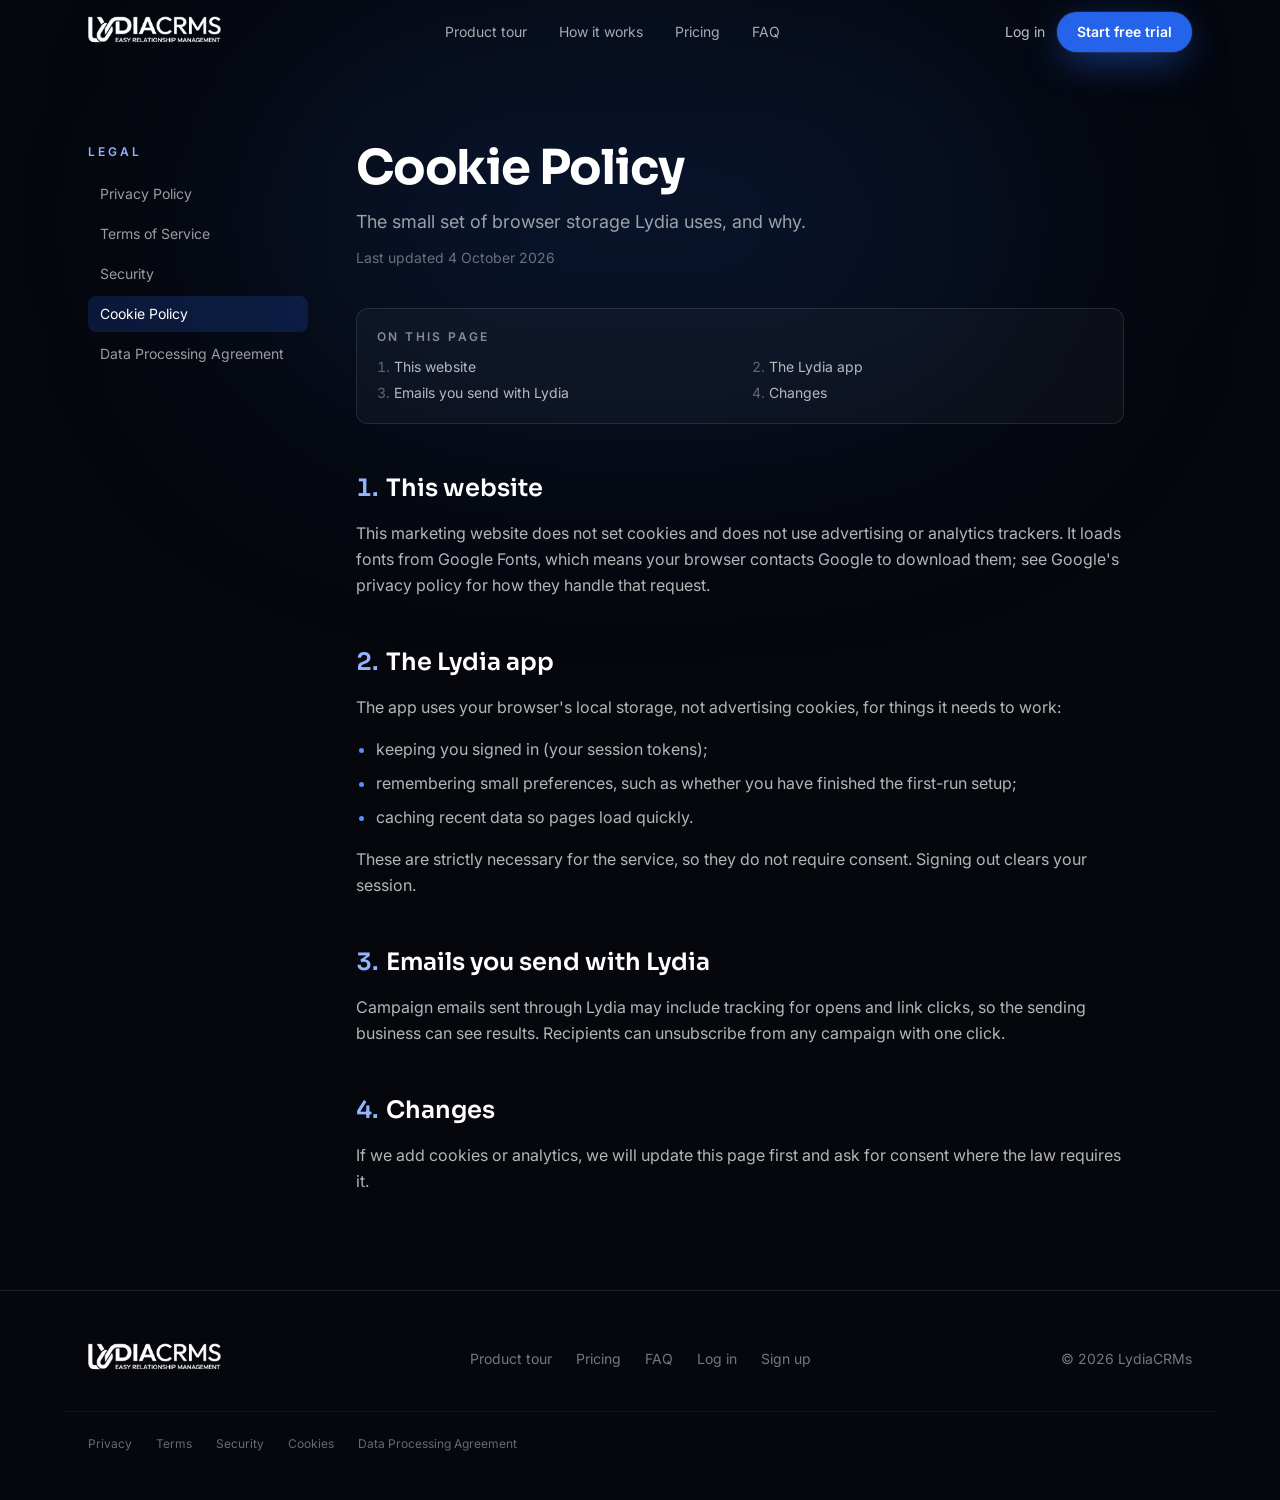
==== commit 1c8a2ae9: "Legal pages: LydiaCRMs, remove draft notice Co-Authored-By: Claude Opus 5.5 <noreply@anthropic.com> " ====
--- a/cookies.html
+++ b/cookies.html
@@ -14,9 +14,9 @@
     <link rel="preconnect" href="https://fonts.googleapis.com" />
     <link rel="preconnect" href="https://fonts.gstatic.com" crossorigin />
     <link href="https://fonts.googleapis.com/css2?family=Inter:wght@400;500;600&family=Sora:wght@500;600;700;800&display=swap" rel="stylesheet" />
-    <script type="module" crossorigin src="./assets/index--tQdJ3y9.js"></script>
-    <script type="module" crossorigin src="./assets/legal-Z8jUlA8z.js"></script>
-    <link rel="stylesheet" crossorigin href="./assets/index-Dh9MFAkG.css">
+    <script type="module" crossorigin src="./assets/index-zV2Mzu3Q.js"></script>
+    <script type="module" crossorigin src="./assets/legal-BcZ8Q_wS.js"></script>
+    <link rel="stylesheet" crossorigin href="./assets/index-CiAXfCg9.css">
   </head>
   <body>
     <div id="root" data-page="cookies"></div>
--- a/assets/index-CiAXfCg9.css
+++ b/assets/index-CiAXfCg9.css
@@ -0,0 +1 @@
+*,:before,:after{--tw-border-spacing-x: 0;--tw-border-spacing-y: 0;--tw-translate-x: 0;--tw-translate-y: 0;--tw-rotate: 0;--tw-skew-x: 0;--tw-skew-y: 0;--tw-scale-x: 1;--tw-scale-y: 1;--tw-pan-x: ;--tw-pan-y: ;--tw-pinch-zoom: ;--tw-scroll-snap-strictness: proximity;--tw-gradient-from-position: ;--tw-gradient-via-position: ;--tw-gradient-to-position: ;--tw-ordinal: ;--tw-slashed-zero: ;--tw-numeric-figure: ;--tw-numeric-spacing: ;--tw-numeric-fraction: ;--tw-ring-inset: ;--tw-ring-offset-width: 0px;--tw-ring-offset-color: #fff;--tw-ring-color: rgb(59 130 246 / .5);--tw-ring-offset-shadow: 0 0 #0000;--tw-ring-shadow: 0 0 #0000;--tw-shadow: 0 0 #0000;--tw-shadow-colored: 0 0 #0000;--tw-blur: ;--tw-brightness: ;--tw-contrast: ;--tw-grayscale: ;--tw-hue-rotate: ;--tw-invert: ;--tw-saturate: ;--tw-sepia: ;--tw-drop-shadow: ;--tw-backdrop-blur: ;--tw-backdrop-brightness: ;--tw-backdrop-contrast: ;--tw-backdrop-grayscale: ;--tw-backdrop-hue-rotate: ;--tw-backdrop-invert: ;--tw-backdrop-opacity: ;--tw-backdrop-saturate: ;--tw-backdrop-sepia: ;--tw-contain-size: ;--tw-contain-layout: ;--tw-contain-paint: ;--tw-contain-style: }::backdrop{--tw-border-spacing-x: 0;--tw-border-spacing-y: 0;--tw-translate-x: 0;--tw-translate-y: 0;--tw-rotate: 0;--tw-skew-x: 0;--tw-skew-y: 0;--tw-scale-x: 1;--tw-scale-y: 1;--tw-pan-x: ;--tw-pan-y: ;--tw-pinch-zoom: ;--tw-scroll-snap-strictness: proximity;--tw-gradient-from-position: ;--tw-gradient-via-position: ;--tw-gradient-to-position: ;--tw-ordinal: ;--tw-slashed-zero: ;--tw-numeric-figure: ;--tw-numeric-spacing: ;--tw-numeric-fraction: ;--tw-ring-inset: ;--tw-ring-offset-width: 0px;--tw-ring-offset-color: #fff;--tw-ring-color: rgb(59 130 246 / .5);--tw-ring-offset-shadow: 0 0 #0000;--tw-ring-shadow: 0 0 #0000;--tw-shadow: 0 0 #0000;--tw-shadow-colored: 0 0 #0000;--tw-blur: ;--tw-brightness: ;--tw-contrast: ;--tw-grayscale: ;--tw-hue-rotate: ;--tw-invert: ;--tw-saturate: ;--tw-sepia: ;--tw-drop-shadow: ;--tw-backdrop-blur: ;--tw-backdrop-brightness: ;--tw-backdrop-contrast: ;--tw-backdrop-grayscale: ;--tw-backdrop-hue-rotate: ;--tw-backdrop-invert: ;--tw-backdrop-opacity: ;--tw-backdrop-saturate: ;--tw-backdrop-sepia: ;--tw-contain-size: ;--tw-contain-layout: ;--tw-contain-paint: ;--tw-contain-style: }*,:before,:after{box-sizing:border-box;border-width:0;border-style:solid;border-color:#e5e7eb}:before,:after{--tw-content: ""}html,:host{line-height:1.5;-webkit-text-size-adjust:100%;-moz-tab-size:4;-o-tab-size:4;tab-size:4;font-family:Inter,system-ui,sans-serif;font-feature-settings:normal;font-variation-settings:normal;-webkit-tap-highlight-color:transparent}body{margin:0;line-height:inherit}hr{height:0;color:inherit;border-top-width:1px}abbr:where([title]){-webkit-text-decoration:underline dotted;text-decoration:underline dotted}h1,h2,h3,h4,h5,h6{font-size:inherit;font-weight:inherit}a{color:inherit;text-decoration:inherit}b,strong{font-weight:bolder}code,kbd,samp,pre{font-family:ui-monospace,SFMono-Regular,Menlo,Monaco,Consolas,Liberation Mono,Courier New,monospace;font-feature-settings:normal;font-variation-settings:normal;font-size:1em}small{font-size:80%}sub,sup{font-size:75%;line-height:0;position:relative;vertical-align:baseline}sub{bottom:-.25em}sup{top:-.5em}table{text-indent:0;border-color:inherit;border-collapse:collapse}button,input,optgroup,select,textarea{font-family:inherit;font-feature-settings:inherit;font-variation-settings:inherit;font-size:100%;font-weight:inherit;line-height:inherit;letter-spacing:inherit;color:inherit;margin:0;padding:0}button,select{text-transform:none}button,input:where([type=button]),input:where([type=reset]),input:where([type=submit]){-webkit-appearance:button;background-color:transparent;background-image:none}:-moz-focusring{outline:auto}:-moz-ui-invalid{box-shadow:none}progress{vertical-align:baseline}::-webkit-inner-spin-button,::-webkit-outer-spin-button{height:auto}[type=search]{-webkit-appearance:textfield;outline-offset:-2px}::-webkit-search-decoration{-webkit-appearance:none}::-webkit-file-upload-button{-webkit-appearance:button;font:inherit}summary{display:list-item}blockquote,dl,dd,h1,h2,h3,h4,h5,h6,hr,figure,p,pre{margin:0}fieldset{margin:0;padding:0}legend{padding:0}ol,ul,menu{list-style:none;margin:0;padding:0}dialog{padding:0}textarea{resize:vertical}input::-moz-placeholder,textarea::-moz-placeholder{opacity:1;color:#9ca3af}input::placeholder,textarea::placeholder{opacity:1;color:#9ca3af}button,[role=button]{cursor:pointer}:disabled{cursor:default}img,svg,video,canvas,audio,iframe,embed,object{display:block;vertical-align:middle}img,video{max-width:100%;height:auto}[hidden]:where(:not([hidden=until-found])){display:none}.container-x{margin-left:auto;margin-right:auto;width:100%;max-width:72rem;padding-left:1rem;padding-right:1rem}@media (min-width: 640px){.container-x{padding-left:1.5rem;padding-right:1.5rem}}.btn-primary{display:inline-flex;align-items:center;justify-content:center;gap:.5rem;border-radius:9999px;--tw-bg-opacity: 1;background-color:rgb(37 99 235 / var(--tw-bg-opacity, 1));padding:.75rem 1.5rem;font-size:.875rem;line-height:1.25rem;font-weight:600;--tw-text-opacity: 1;color:rgb(255 255 255 / var(--tw-text-opacity, 1));--tw-shadow: 0 0 0 1px rgba(255,255,255,.08),0 10px 40px -8px rgba(37,99,235,.8);--tw-shadow-colored: 0 0 0 1px var(--tw-shadow-color), 0 10px 40px -8px var(--tw-shadow-color);box-shadow:var(--tw-ring-offset-shadow, 0 0 #0000),var(--tw-ring-shadow, 0 0 #0000),var(--tw-shadow);transition-property:color,background-color,border-color,text-decoration-color,fill,stroke,opacity,box-shadow,transform,filter,backdrop-filter;transition-timing-function:cubic-bezier(.4,0,.2,1);transition-duration:.15s}.btn-primary:hover{--tw-bg-opacity: 1;background-color:rgb(91 140 255 / var(--tw-bg-opacity, 1));--tw-shadow: 0 0 0 1px rgba(255,255,255,.15),0 14px 50px -6px rgba(37,99,235,1);--tw-shadow-colored: 0 0 0 1px var(--tw-shadow-color), 0 14px 50px -6px var(--tw-shadow-color);box-shadow:var(--tw-ring-offset-shadow, 0 0 #0000),var(--tw-ring-shadow, 0 0 #0000),var(--tw-shadow)}.btn-ghost{display:inline-flex;align-items:center;justify-content:center;gap:.5rem;border-radius:9999px;border-width:1px;border-color:#ffffff26;background-color:#ffffff0d;padding:.75rem 1.5rem;font-size:.875rem;line-height:1.25rem;font-weight:600;--tw-text-opacity: 1;color:rgb(255 255 255 / var(--tw-text-opacity, 1));--tw-backdrop-blur: blur(8px);-webkit-backdrop-filter:var(--tw-backdrop-blur) var(--tw-backdrop-brightness) var(--tw-backdrop-contrast) var(--tw-backdrop-grayscale) var(--tw-backdrop-hue-rotate) var(--tw-backdrop-invert) var(--tw-backdrop-opacity) var(--tw-backdrop-saturate) var(--tw-backdrop-sepia);backdrop-filter:var(--tw-backdrop-blur) var(--tw-backdrop-brightness) var(--tw-backdrop-contrast) var(--tw-backdrop-grayscale) var(--tw-backdrop-hue-rotate) var(--tw-backdrop-invert) var(--tw-backdrop-opacity) var(--tw-backdrop-saturate) var(--tw-backdrop-sepia);transition-property:color,background-color,border-color,text-decoration-color,fill,stroke,opacity,box-shadow,transform,filter,backdrop-filter;transition-timing-function:cubic-bezier(.4,0,.2,1);transition-duration:.15s}.btn-ghost:hover{border-color:#ffffff4d;background-color:#ffffff1a}.eyebrow{font-size:.75rem;line-height:1rem;font-weight:600;text-transform:uppercase;letter-spacing:.25em;--tw-text-opacity: 1;color:rgb(147 180 255 / var(--tw-text-opacity, 1))}.h-display{font-family:Sora,Inter,system-ui,sans-serif;font-weight:700;letter-spacing:-.025em}.text-gradient{background-image:linear-gradient(to bottom,var(--tw-gradient-stops));--tw-gradient-from: #fff var(--tw-gradient-from-position);--tw-gradient-stops: var(--tw-gradient-from), var(--tw-gradient-to);--tw-gradient-to: rgb(255 255 255 / 0) var(--tw-gradient-to-position);--tw-gradient-stops: var(--tw-gradient-from), #fff var(--tw-gradient-via-position), var(--tw-gradient-to);--tw-gradient-to: rgb(255 255 255 / .5) var(--tw-gradient-to-position);-webkit-background-clip:text;background-clip:text;color:transparent}.text-blue-gradient{background-image:linear-gradient(to right,var(--tw-gradient-stops));--tw-gradient-from: #93b4ff var(--tw-gradient-from-position);--tw-gradient-to: rgb(147 180 255 / 0) var(--tw-gradient-to-position);--tw-gradient-stops: var(--tw-gradient-from), var(--tw-gradient-to);--tw-gradient-to: rgb(91 140 255 / 0) var(--tw-gradient-to-position);--tw-gradient-stops: var(--tw-gradient-from), #5b8cff var(--tw-gradient-via-position), var(--tw-gradient-to);--tw-gradient-to: #fff var(--tw-gradient-to-position);-webkit-background-clip:text;background-clip:text;color:transparent}.pointer-events-none{pointer-events:none}.visible{visibility:visible}.fixed{position:fixed}.absolute{position:absolute}.relative{position:relative}.sticky{position:sticky}.-inset-10{top:-2.5rem;right:-2.5rem;bottom:-2.5rem;left:-2.5rem}.-inset-6{top:-1.5rem;right:-1.5rem;bottom:-1.5rem;left:-1.5rem}.inset-0{top:0;right:0;bottom:0;left:0}.inset-x-0{left:0;right:0}.inset-x-\[10\%\]{left:10%;right:10%}.inset-y-\[15\%\]{top:15%;bottom:15%}.-left-40{left:-10rem}.-right-20{right:-5rem}.-top-20{top:-5rem}.bottom-\[14\%\]{bottom:14%}.left-1\/2{left:50%}.left-\[-2\%\]{left:-2%}.left-\[4\%\]{left:4%}.right-6{right:1.5rem}.right-\[-3\%\]{right:-3%}.top-0{top:0}.top-1\/2{top:50%}.top-10{top:2.5rem}.top-20{top:5rem}.top-3{top:.75rem}.top-40{top:10rem}.top-6{top:1.5rem}.top-\[18\%\]{top:18%}.top-\[38\%\]{top:38%}.z-10{z-index:10}.z-50{z-index:50}.order-1{order:1}.order-2{order:2}.m-auto{margin:auto}.mx-auto{margin-left:auto;margin-right:auto}.mb-2{margin-bottom:.5rem}.mb-5{margin-bottom:1.25rem}.mb-6{margin-bottom:1.5rem}.mb-8{margin-bottom:2rem}.ml-12{margin-left:3rem}.mr-2{margin-right:.5rem}.mt-0\.5{margin-top:.125rem}.mt-10{margin-top:2.5rem}.mt-12{margin-top:3rem}.mt-14{margin-top:3.5rem}.mt-16{margin-top:4rem}.mt-2{margin-top:.5rem}.mt-3{margin-top:.75rem}.mt-4{margin-top:1rem}.mt-5{margin-top:1.25rem}.mt-6{margin-top:1.5rem}.mt-7{margin-top:1.75rem}.mt-8{margin-top:2rem}.block{display:block}.inline-block{display:inline-block}.flex{display:flex}.inline-flex{display:inline-flex}.table{display:table}.grid{display:grid}.hidden{display:none}.aspect-\[16\/10\]{aspect-ratio:16/10}.aspect-\[390\/844\]{aspect-ratio:390/844}.aspect-square{aspect-ratio:1 / 1}.aspect-video{aspect-ratio:16 / 9}.h-1\.5{height:.375rem}.h-16{height:4rem}.h-2\.5{height:.625rem}.h-20{height:5rem}.h-5{height:1.25rem}.h-8{height:2rem}.h-80{height:20rem}.h-\[360px\]{height:360px}.h-\[500px\]{height:500px}.h-\[560px\]{height:560px}.h-\[700px\]{height:700px}.h-\[720px\]{height:720px}.h-full{height:100%}.h-screen{height:100vh}.max-h-\[22rem\]{max-height:22rem}.min-h-\[11rem\]{min-height:11rem}.min-h-\[70vh\]{min-height:70vh}.w-1\.5{width:.375rem}.w-2\.5{width:.625rem}.w-20{width:5rem}.w-3{width:.75rem}.w-8{width:2rem}.w-80{width:20rem}.w-\[1100px\]{width:1100px}.w-\[44\%\]{width:44%}.w-\[48\%\]{width:48%}.w-\[700px\]{width:700px}.w-\[760px\]{width:760px}.w-\[900px\]{width:900px}.w-auto{width:auto}.w-full{width:100%}.w-max{width:-moz-max-content;width:max-content}.min-w-0{min-width:0px}.min-w-\[34rem\]{min-width:34rem}.max-w-2xl{max-width:42rem}.max-w-3xl{max-width:48rem}.max-w-4xl{max-width:56rem}.max-w-6xl{max-width:72rem}.max-w-\[230px\]{max-width:230px}.max-w-\[250px\]{max-width:250px}.max-w-\[min\(78vw\,46vh\)\]{max-width:min(78vw,46vh)}.max-w-lg{max-width:32rem}.max-w-md{max-width:28rem}.max-w-xl{max-width:36rem}.shrink-0{flex-shrink:0}.-translate-x-1\/2{--tw-translate-x: -50%;transform:translate(var(--tw-translate-x),var(--tw-translate-y)) rotate(var(--tw-rotate)) skew(var(--tw-skew-x)) skewY(var(--tw-skew-y)) scaleX(var(--tw-scale-x)) scaleY(var(--tw-scale-y))}.-translate-y-1\/2{--tw-translate-y: -50%;transform:translate(var(--tw-translate-x),var(--tw-translate-y)) rotate(var(--tw-rotate)) skew(var(--tw-skew-x)) skewY(var(--tw-skew-y)) scaleX(var(--tw-scale-x)) scaleY(var(--tw-scale-y))}.-rotate-90{--tw-rotate: -90deg;transform:translate(var(--tw-translate-x),var(--tw-translate-y)) rotate(var(--tw-rotate)) skew(var(--tw-skew-x)) skewY(var(--tw-skew-y)) scaleX(var(--tw-scale-x)) scaleY(var(--tw-scale-y))}@keyframes marquee{0%{transform:translate(0)}to{transform:translate(-50%)}}.animate-marquee{animation:marquee 40s linear infinite}@keyframes ping{75%,to{transform:scale(2);opacity:0}}.animate-ping{animation:ping 1s cubic-bezier(0,0,.2,1) infinite}.scroll-mt-24{scroll-margin-top:6rem}.scroll-mt-28{scroll-margin-top:7rem}.list-disc{list-style-type:disc}.grid-cols-2{grid-template-columns:repeat(2,minmax(0,1fr))}.flex-col{flex-direction:column}.flex-wrap{flex-wrap:wrap}.items-start{align-items:flex-start}.items-end{align-items:flex-end}.items-center{align-items:center}.justify-center{justify-content:center}.justify-between{justify-content:space-between}.gap-1{gap:.25rem}.gap-1\.5{gap:.375rem}.gap-10{gap:2.5rem}.gap-12{gap:3rem}.gap-16{gap:4rem}.gap-2{gap:.5rem}.gap-3{gap:.75rem}.gap-4{gap:1rem}.gap-5{gap:1.25rem}.gap-6{gap:1.5rem}.gap-8{gap:2rem}.gap-x-6{-moz-column-gap:1.5rem;column-gap:1.5rem}.gap-y-1\.5{row-gap:.375rem}.gap-y-2{row-gap:.5rem}.space-y-12>:not([hidden])~:not([hidden]){--tw-space-y-reverse: 0;margin-top:calc(3rem * calc(1 - var(--tw-space-y-reverse)));margin-bottom:calc(3rem * var(--tw-space-y-reverse))}.space-y-2>:not([hidden])~:not([hidden]){--tw-space-y-reverse: 0;margin-top:calc(.5rem * calc(1 - var(--tw-space-y-reverse)));margin-bottom:calc(.5rem * var(--tw-space-y-reverse))}.space-y-3\.5>:not([hidden])~:not([hidden]){--tw-space-y-reverse: 0;margin-top:calc(.875rem * calc(1 - var(--tw-space-y-reverse)));margin-bottom:calc(.875rem * var(--tw-space-y-reverse))}.space-y-4>:not([hidden])~:not([hidden]){--tw-space-y-reverse: 0;margin-top:calc(1rem * calc(1 - var(--tw-space-y-reverse)));margin-bottom:calc(1rem * var(--tw-space-y-reverse))}.divide-y>:not([hidden])~:not([hidden]){--tw-divide-y-reverse: 0;border-top-width:calc(1px * calc(1 - var(--tw-divide-y-reverse)));border-bottom-width:calc(1px * var(--tw-divide-y-reverse))}.divide-white\/5>:not([hidden])~:not([hidden]){border-color:#ffffff0d}.overflow-hidden{overflow:hidden}.overflow-x-auto{overflow-x:auto}.overflow-y-auto{overflow-y:auto}.overflow-x-clip{overflow-x:clip}.truncate{overflow:hidden;text-overflow:ellipsis;white-space:nowrap}.whitespace-nowrap{white-space:nowrap}.rounded-2xl{border-radius:1rem}.rounded-3xl{border-radius:1.5rem}.rounded-\[2\.4rem\]{border-radius:2.4rem}.rounded-\[2rem\]{border-radius:2rem}.rounded-full{border-radius:9999px}.rounded-lg{border-radius:.5rem}.rounded-md{border-radius:.375rem}.rounded-xl{border-radius:.75rem}.border{border-width:1px}.border-y{border-top-width:1px;border-bottom-width:1px}.border-b{border-bottom-width:1px}.border-t{border-top-width:1px}.border-brand-400{--tw-border-opacity: 1;border-color:rgb(91 140 255 / var(--tw-border-opacity, 1))}.border-brand\/60{border-color:#2563eb99}.border-white\/10{border-color:#ffffff1a}.border-white\/15{border-color:#ffffff26}.border-white\/5{border-color:#ffffff0d}.bg-black{--tw-bg-opacity: 1;background-color:rgb(0 0 0 / var(--tw-bg-opacity, 1))}.bg-brand{--tw-bg-opacity: 1;background-color:rgb(37 99 235 / var(--tw-bg-opacity, 1))}.bg-brand-400{--tw-bg-opacity: 1;background-color:rgb(91 140 255 / var(--tw-bg-opacity, 1))}.bg-brand-400\/20{background-color:#5b8cff33}.bg-brand\/15{background-color:#2563eb26}.bg-brand\/20{background-color:#2563eb33}.bg-brand\/25{background-color:#2563eb40}.bg-brand\/30{background-color:#2563eb4d}.bg-brand\/40{background-color:#2563eb66}.bg-brand\/50{background-color:#2563eb80}.bg-ink{--tw-bg-opacity: 1;background-color:rgb(5 7 13 / var(--tw-bg-opacity, 1))}.bg-ink-800{--tw-bg-opacity: 1;background-color:rgb(13 18 32 / var(--tw-bg-opacity, 1))}.bg-ink-800\/80{background-color:#0d1220cc}.bg-ink-800\/85{background-color:#0d1220d9}.bg-ink-800\/90{background-color:#0d1220e6}.bg-ink-900\/60{background-color:#080b1499}.bg-ink\/75{background-color:#05070dbf}.bg-ink\/95{background-color:#05070df2}.bg-red-500\/10{background-color:#ef44441a}.bg-white{--tw-bg-opacity: 1;background-color:rgb(255 255 255 / var(--tw-bg-opacity, 1))}.bg-white\/15{background-color:#ffffff26}.bg-white\/20{background-color:#fff3}.bg-white\/5{background-color:#ffffff0d}.bg-white\/\[\.03\]{background-color:#ffffff08}.bg-gradient-to-b{background-image:linear-gradient(to bottom,var(--tw-gradient-stops))}.bg-gradient-to-br{background-image:linear-gradient(to bottom right,var(--tw-gradient-stops))}.from-brand-600{--tw-gradient-from: #1e4fd0 var(--tw-gradient-from-position);--tw-gradient-to: rgb(30 79 208 / 0) var(--tw-gradient-to-position);--tw-gradient-stops: var(--tw-gradient-from), var(--tw-gradient-to)}.from-brand\/25{--tw-gradient-from: rgb(37 99 235 / .25) var(--tw-gradient-from-position);--tw-gradient-to: rgb(37 99 235 / 0) var(--tw-gradient-to-position);--tw-gradient-stops: var(--tw-gradient-from), var(--tw-gradient-to)}.from-ink-900{--tw-gradient-from: #080b14 var(--tw-gradient-from-position);--tw-gradient-to: rgb(8 11 20 / 0) var(--tw-gradient-to-position);--tw-gradient-stops: var(--tw-gradient-from), var(--tw-gradient-to)}.from-white\/\[\.06\]{--tw-gradient-from: rgb(255 255 255 / .06) var(--tw-gradient-from-position);--tw-gradient-to: rgb(255 255 255 / 0) var(--tw-gradient-to-position);--tw-gradient-stops: var(--tw-gradient-from), var(--tw-gradient-to)}.via-brand-700{--tw-gradient-to: rgb(26 63 166 / 0) var(--tw-gradient-to-position);--tw-gradient-stops: var(--tw-gradient-from), #1a3fa6 var(--tw-gradient-via-position), var(--tw-gradient-to)}.via-ink-800{--tw-gradient-to: rgb(13 18 32 / 0) var(--tw-gradient-to-position);--tw-gradient-stops: var(--tw-gradient-from), #0d1220 var(--tw-gradient-via-position), var(--tw-gradient-to)}.to-ink{--tw-gradient-to: #05070d var(--tw-gradient-to-position)}.to-ink-800{--tw-gradient-to: #0d1220 var(--tw-gradient-to-position)}.to-transparent{--tw-gradient-to: transparent var(--tw-gradient-to-position)}.fill-white{fill:#fff}.object-cover{-o-object-fit:cover;object-fit:cover}.object-top{-o-object-position:top;object-position:top}.p-1\.5{padding:.375rem}.p-2{padding:.5rem}.p-2\.5{padding:.625rem}.p-3{padding:.75rem}.p-5{padding:1.25rem}.p-7{padding:1.75rem}.p-8{padding:2rem}.\!px-5{padding-left:1.25rem!important;padding-right:1.25rem!important}.\!px-8{padding-left:2rem!important;padding-right:2rem!important}.\!py-2\.5{padding-top:.625rem!important;padding-bottom:.625rem!important}.\!py-4{padding-top:1rem!important;padding-bottom:1rem!important}.px-10{padding-left:2.5rem;padding-right:2.5rem}.px-2{padding-left:.5rem;padding-right:.5rem}.px-2\.5{padding-left:.625rem;padding-right:.625rem}.px-3{padding-left:.75rem;padding-right:.75rem}.px-4{padding-left:1rem;padding-right:1rem}.px-5{padding-left:1.25rem;padding-right:1.25rem}.px-6{padding-left:1.5rem;padding-right:1.5rem}.px-8{padding-left:2rem;padding-right:2rem}.py-1{padding-top:.25rem;padding-bottom:.25rem}.py-1\.5{padding-top:.375rem;padding-bottom:.375rem}.py-10{padding-top:2.5rem;padding-bottom:2.5rem}.py-12{padding-top:3rem;padding-bottom:3rem}.py-14{padding-top:3.5rem;padding-bottom:3.5rem}.py-16{padding-top:4rem;padding-bottom:4rem}.py-2{padding-top:.5rem;padding-bottom:.5rem}.py-2\.5{padding-top:.625rem;padding-bottom:.625rem}.py-20{padding-top:5rem;padding-bottom:5rem}.py-24{padding-top:6rem;padding-bottom:6rem}.py-28{padding-top:7rem;padding-bottom:7rem}.py-3{padding-top:.75rem;padding-bottom:.75rem}.py-4{padding-top:1rem;padding-bottom:1rem}.py-6{padding-top:1.5rem;padding-bottom:1.5rem}.py-8{padding-top:2rem;padding-bottom:2rem}.pb-10{padding-bottom:2.5rem}.pb-24{padding-bottom:6rem}.pb-6{padding-bottom:1.5rem}.pb-\[0\.12em\]{padding-bottom:.12em}.pl-1\.5{padding-left:.375rem}.pl-5{padding-left:1.25rem}.pr-10{padding-right:2.5rem}.pr-4{padding-right:1rem}.pt-10{padding-top:2.5rem}.pt-20{padding-top:5rem}.pt-28{padding-top:7rem}.pt-32{padding-top:8rem}.pt-6{padding-top:1.5rem}.text-left{text-align:left}.text-center{text-align:center}.align-bottom{vertical-align:bottom}.font-display{font-family:Sora,Inter,system-ui,sans-serif}.text-2xl{font-size:1.5rem;line-height:2rem}.text-3xl{font-size:1.875rem;line-height:2.25rem}.text-4xl{font-size:2.25rem;line-height:2.5rem}.text-5xl{font-size:3rem;line-height:1}.text-6xl{font-size:3.75rem;line-height:1}.text-\[11px\]{font-size:11px}.text-\[2\.5rem\]{font-size:2.5rem}.text-base{font-size:1rem;line-height:1.5rem}.text-lg{font-size:1.125rem;line-height:1.75rem}.text-sm{font-size:.875rem;line-height:1.25rem}.text-xl{font-size:1.25rem;line-height:1.75rem}.text-xs{font-size:.75rem;line-height:1rem}.font-bold{font-weight:700}.font-medium{font-weight:500}.font-semibold{font-weight:600}.uppercase{text-transform:uppercase}.tabular-nums{--tw-numeric-spacing: tabular-nums;font-variant-numeric:var(--tw-ordinal) var(--tw-slashed-zero) var(--tw-numeric-figure) var(--tw-numeric-spacing) var(--tw-numeric-fraction)}.leading-\[1\.04\]{line-height:1.04}.leading-\[1\.05\]{line-height:1.05}.leading-relaxed{line-height:1.625}.tracking-\[0\.25em\]{letter-spacing:.25em}.tracking-\[0\.2em\]{letter-spacing:.2em}.text-brand-300{--tw-text-opacity: 1;color:rgb(147 180 255 / var(--tw-text-opacity, 1))}.text-brand\/60{color:#2563eb99}.text-ink{--tw-text-opacity: 1;color:rgb(5 7 13 / var(--tw-text-opacity, 1))}.text-red-300{--tw-text-opacity: 1;color:rgb(252 165 165 / var(--tw-text-opacity, 1))}.text-white{--tw-text-opacity: 1;color:rgb(255 255 255 / var(--tw-text-opacity, 1))}.text-white\/30{color:#ffffff4d}.text-white\/35{color:#ffffff59}.text-white\/40{color:#fff6}.text-white\/45{color:#ffffff73}.text-white\/50{color:#ffffff80}.text-white\/55{color:#ffffff8c}.text-white\/60{color:#fff9}.text-white\/65{color:#ffffffa6}.text-white\/70{color:#ffffffb3}.text-white\/75{color:#ffffffbf}.text-white\/80{color:#fffc}.text-white\/85{color:#ffffffd9}.underline{text-decoration-line:underline}.opacity-60{opacity:.6}.opacity-75{opacity:.75}.shadow-2xl{--tw-shadow: 0 25px 50px -12px rgb(0 0 0 / .25);--tw-shadow-colored: 0 25px 50px -12px var(--tw-shadow-color);box-shadow:var(--tw-ring-offset-shadow, 0 0 #0000),var(--tw-ring-shadow, 0 0 #0000),var(--tw-shadow)}.shadow-\[0_0_40px_rgba\(37\,99\,235\,\.9\)\]{--tw-shadow: 0 0 40px rgba(37,99,235,.9);--tw-shadow-colored: 0 0 40px var(--tw-shadow-color);box-shadow:var(--tw-ring-offset-shadow, 0 0 #0000),var(--tw-ring-shadow, 0 0 #0000),var(--tw-shadow)}.shadow-\[0_30px_100px_-30px_rgba\(37\,99\,235\,\.9\)\]{--tw-shadow: 0 30px 100px -30px rgba(37,99,235,.9);--tw-shadow-colored: 0 30px 100px -30px var(--tw-shadow-color);box-shadow:var(--tw-ring-offset-shadow, 0 0 #0000),var(--tw-ring-shadow, 0 0 #0000),var(--tw-shadow)}.shadow-\[0_30px_80px_-20px_rgba\(37\,99\,235\,\.6\)\]{--tw-shadow: 0 30px 80px -20px rgba(37,99,235,.6);--tw-shadow-colored: 0 30px 80px -20px var(--tw-shadow-color);box-shadow:var(--tw-ring-offset-shadow, 0 0 #0000),var(--tw-ring-shadow, 0 0 #0000),var(--tw-shadow)}.shadow-\[0_40px_120px_-20px_rgba\(37\,99\,235\,\.55\)\]{--tw-shadow: 0 40px 120px -20px rgba(37,99,235,.55);--tw-shadow-colored: 0 40px 120px -20px var(--tw-shadow-color);box-shadow:var(--tw-ring-offset-shadow, 0 0 #0000),var(--tw-ring-shadow, 0 0 #0000),var(--tw-shadow)}.shadow-\[0_40px_120px_-20px_rgba\(37\,99\,235\,\.6\)\]{--tw-shadow: 0 40px 120px -20px rgba(37,99,235,.6);--tw-shadow-colored: 0 40px 120px -20px var(--tw-shadow-color);box-shadow:var(--tw-ring-offset-shadow, 0 0 #0000),var(--tw-ring-shadow, 0 0 #0000),var(--tw-shadow)}.shadow-\[0_40px_120px_-30px_rgba\(37\,99\,235\,\.7\)\]{--tw-shadow: 0 40px 120px -30px rgba(37,99,235,.7);--tw-shadow-colored: 0 40px 120px -30px var(--tw-shadow-color);box-shadow:var(--tw-ring-offset-shadow, 0 0 #0000),var(--tw-ring-shadow, 0 0 #0000),var(--tw-shadow)}.ring-1{--tw-ring-offset-shadow: var(--tw-ring-inset) 0 0 0 var(--tw-ring-offset-width) var(--tw-ring-offset-color);--tw-ring-shadow: var(--tw-ring-inset) 0 0 0 calc(1px + var(--tw-ring-offset-width)) var(--tw-ring-color);box-shadow:var(--tw-ring-offset-shadow),var(--tw-ring-shadow),var(--tw-shadow, 0 0 #0000)}.ring-brand\/30{--tw-ring-color: rgb(37 99 235 / .3)}.ring-red-400\/20{--tw-ring-color: rgb(248 113 113 / .2)}.blur{--tw-blur: blur(8px);filter:var(--tw-blur) var(--tw-brightness) var(--tw-contrast) var(--tw-grayscale) var(--tw-hue-rotate) var(--tw-invert) var(--tw-saturate) var(--tw-sepia) var(--tw-drop-shadow)}.blur-\[100px\]{--tw-blur: blur(100px);filter:var(--tw-blur) var(--tw-brightness) var(--tw-contrast) var(--tw-grayscale) var(--tw-hue-rotate) var(--tw-invert) var(--tw-saturate) var(--tw-sepia) var(--tw-drop-shadow)}.blur-\[120px\]{--tw-blur: blur(120px);filter:var(--tw-blur) var(--tw-brightness) var(--tw-contrast) var(--tw-grayscale) var(--tw-hue-rotate) var(--tw-invert) var(--tw-saturate) var(--tw-sepia) var(--tw-drop-shadow)}.blur-\[130px\]{--tw-blur: blur(130px);filter:var(--tw-blur) var(--tw-brightness) var(--tw-contrast) var(--tw-grayscale) var(--tw-hue-rotate) var(--tw-invert) var(--tw-saturate) var(--tw-sepia) var(--tw-drop-shadow)}.blur-\[140px\]{--tw-blur: blur(140px);filter:var(--tw-blur) var(--tw-brightness) var(--tw-contrast) var(--tw-grayscale) var(--tw-hue-rotate) var(--tw-invert) var(--tw-saturate) var(--tw-sepia) var(--tw-drop-shadow)}.blur-\[80px\]{--tw-blur: blur(80px);filter:var(--tw-blur) var(--tw-brightness) var(--tw-contrast) var(--tw-grayscale) var(--tw-hue-rotate) var(--tw-invert) var(--tw-saturate) var(--tw-sepia) var(--tw-drop-shadow)}.blur-\[90px\]{--tw-blur: blur(90px);filter:var(--tw-blur) var(--tw-brightness) var(--tw-contrast) var(--tw-grayscale) var(--tw-hue-rotate) var(--tw-invert) var(--tw-saturate) var(--tw-sepia) var(--tw-drop-shadow)}.drop-shadow-\[0_0_50px_rgba\(37\,99\,235\,\.85\)\]{--tw-drop-shadow: drop-shadow(0 0 50px rgba(37,99,235,.85));filter:var(--tw-blur) var(--tw-brightness) var(--tw-contrast) var(--tw-grayscale) var(--tw-hue-rotate) var(--tw-invert) var(--tw-saturate) var(--tw-sepia) var(--tw-drop-shadow)}.filter{filter:var(--tw-blur) var(--tw-brightness) var(--tw-contrast) var(--tw-grayscale) var(--tw-hue-rotate) var(--tw-invert) var(--tw-saturate) var(--tw-sepia) var(--tw-drop-shadow)}.backdrop-blur{--tw-backdrop-blur: blur(8px);-webkit-backdrop-filter:var(--tw-backdrop-blur) var(--tw-backdrop-brightness) var(--tw-backdrop-contrast) var(--tw-backdrop-grayscale) var(--tw-backdrop-hue-rotate) var(--tw-backdrop-invert) var(--tw-backdrop-opacity) var(--tw-backdrop-saturate) var(--tw-backdrop-sepia);backdrop-filter:var(--tw-backdrop-blur) var(--tw-backdrop-brightness) var(--tw-backdrop-contrast) var(--tw-backdrop-grayscale) var(--tw-backdrop-hue-rotate) var(--tw-backdrop-invert) var(--tw-backdrop-opacity) var(--tw-backdrop-saturate) var(--tw-backdrop-sepia)}.backdrop-blur-xl{--tw-backdrop-blur: blur(24px);-webkit-backdrop-filter:var(--tw-backdrop-blur) var(--tw-backdrop-brightness) var(--tw-backdrop-contrast) var(--tw-backdrop-grayscale) var(--tw-backdrop-hue-rotate) var(--tw-backdrop-invert) var(--tw-backdrop-opacity) var(--tw-backdrop-saturate) var(--tw-backdrop-sepia);backdrop-filter:var(--tw-backdrop-blur) var(--tw-backdrop-brightness) var(--tw-backdrop-contrast) var(--tw-backdrop-grayscale) var(--tw-backdrop-hue-rotate) var(--tw-backdrop-invert) var(--tw-backdrop-opacity) var(--tw-backdrop-saturate) var(--tw-backdrop-sepia)}.transition{transition-property:color,background-color,border-color,text-decoration-color,fill,stroke,opacity,box-shadow,transform,filter,backdrop-filter;transition-timing-function:cubic-bezier(.4,0,.2,1);transition-duration:.15s}.transition-all{transition-property:all;transition-timing-function:cubic-bezier(.4,0,.2,1);transition-duration:.15s}.transition-colors{transition-property:color,background-color,border-color,text-decoration-color,fill,stroke;transition-timing-function:cubic-bezier(.4,0,.2,1);transition-duration:.15s}.duration-300{transition-duration:.3s}.duration-500{transition-duration:.5s}.\[mask-image\:linear-gradient\(90deg\,transparent\,black_12\%\,black_88\%\,transparent\)\]{-webkit-mask-image:linear-gradient(90deg,transparent,black 12%,black 88%,transparent);mask-image:linear-gradient(90deg,transparent,black 12%,black 88%,transparent)}.\[perspective\:1600px\]{perspective:1600px}:root{color-scheme:dark}html{scroll-behavior:smooth}body{--tw-bg-opacity: 1;background-color:rgb(5 7 13 / var(--tw-bg-opacity, 1));font-family:Inter,system-ui,sans-serif;--tw-text-opacity: 1;color:rgb(255 255 255 / var(--tw-text-opacity, 1));-webkit-font-smoothing:antialiased;-moz-osx-font-smoothing:grayscale;overflow-x:hidden}::-moz-selection{background:#2563eb;color:#fff}::selection{background:#2563eb;color:#fff}.grid-bg{background-image:linear-gradient(rgba(255,255,255,.045) 1px,transparent 1px),linear-gradient(90deg,rgba(255,255,255,.045) 1px,transparent 1px);background-size:56px 56px;-webkit-mask-image:radial-gradient(ellipse at 50% 30%,black 20%,transparent 70%);mask-image:radial-gradient(ellipse at 50% 30%,black 20%,transparent 70%)}.noise:after{content:"";position:absolute;top:0;right:0;bottom:0;left:0;pointer-events:none;opacity:.05;background-image:url("data:image/svg+xml,%3Csvg xmlns='http://www.w3.org/2000/svg' width='160' height='160'%3E%3Cfilter id='n'%3E%3CfeTurbulence baseFrequency='.8'/%3E%3C/filter%3E%3Crect width='100%25' height='100%25' filter='url(%23n)'/%3E%3C/svg%3E")}@media (prefers-reduced-motion: reduce){*,*:before,*:after{animation-duration:.01ms!important;animation-iteration-count:1!important;transition-duration:.01ms!important;scroll-behavior:auto!important}}.marker\:text-brand-400 *::marker{color:#5b8cff}.marker\:text-brand-400::marker{color:#5b8cff}.hover\:scale-\[1\.03\]:hover{--tw-scale-x: 1.03;--tw-scale-y: 1.03;transform:translate(var(--tw-translate-x),var(--tw-translate-y)) rotate(var(--tw-rotate)) skew(var(--tw-skew-x)) skewY(var(--tw-skew-y)) scaleX(var(--tw-scale-x)) scaleY(var(--tw-scale-y))}.hover\:border-brand\/60:hover{border-color:#2563eb99}.hover\:border-red-400\/30:hover{border-color:#f871714d}.hover\:border-white\/25:hover{border-color:#ffffff40}.hover\:bg-white\/5:hover{background-color:#ffffff0d}.hover\:text-white:hover{--tw-text-opacity: 1;color:rgb(255 255 255 / var(--tw-text-opacity, 1))}.hover\:text-white\/70:hover{color:#ffffffb3}@media (min-width: 640px){.sm\:mt-20{margin-top:5rem}.sm\:block{display:block}.sm\:h-10{height:2.5rem}.sm\:h-28{height:7rem}.sm\:h-\[640px\]{height:640px}.sm\:w-auto{width:auto}.sm\:grid-cols-2{grid-template-columns:repeat(2,minmax(0,1fr))}.sm\:flex-row{flex-direction:row}.sm\:gap-6{gap:1.5rem}.sm\:rounded-3xl{border-radius:1.5rem}.sm\:p-10{padding:2.5rem}.sm\:px-16{padding-left:4rem;padding-right:4rem}.sm\:px-4{padding-left:1rem;padding-right:1rem}.sm\:py-2{padding-top:.5rem;padding-bottom:.5rem}.sm\:py-20{padding-top:5rem;padding-bottom:5rem}.sm\:py-28{padding-top:7rem;padding-bottom:7rem}.sm\:py-32{padding-top:8rem;padding-bottom:8rem}.sm\:py-36{padding-top:9rem;padding-bottom:9rem}.sm\:pb-32{padding-bottom:8rem}.sm\:pt-36{padding-top:9rem}.sm\:pt-40{padding-top:10rem}.sm\:text-2xl{font-size:1.5rem;line-height:2rem}.sm\:text-3xl{font-size:1.875rem;line-height:2.25rem}.sm\:text-4xl{font-size:2.25rem;line-height:2.5rem}.sm\:text-5xl{font-size:3rem;line-height:1}.sm\:text-6xl{font-size:3.75rem;line-height:1}.sm\:text-lg{font-size:1.125rem;line-height:1.75rem}.sm\:text-sm{font-size:.875rem;line-height:1.25rem}.sm\:text-xl{font-size:1.25rem;line-height:1.75rem}}@media (min-width: 768px){.md\:flex{display:flex}.md\:hidden{display:none}.md\:grid-cols-2{grid-template-columns:repeat(2,minmax(0,1fr))}.md\:grid-cols-3{grid-template-columns:repeat(3,minmax(0,1fr))}.md\:grid-cols-4{grid-template-columns:repeat(4,minmax(0,1fr))}.md\:flex-row{flex-direction:row}.md\:justify-start{justify-content:flex-start}.md\:text-7xl{font-size:4.5rem;line-height:1}}@media (min-width: 1024px){.lg\:sticky{position:sticky}.lg\:top-28{top:7rem}.lg\:order-1{order:1}.lg\:order-2{order:2}.lg\:mx-0{margin-left:0;margin-right:0}.lg\:mt-10{margin-top:2.5rem}.lg\:block{display:block}.lg\:flex{display:flex}.lg\:hidden{display:none}.lg\:max-h-\[30rem\]{max-height:30rem}.lg\:min-h-\[85vh\]{min-height:85vh}.lg\:max-w-\[540px\]{max-width:540px}.lg\:grid-cols-2{grid-template-columns:repeat(2,minmax(0,1fr))}.lg\:grid-cols-\[0\.85fr_1\.15fr\]{grid-template-columns:.85fr 1.15fr}.lg\:grid-cols-\[0\.8fr_1\.2fr\]{grid-template-columns:.8fr 1.2fr}.lg\:grid-cols-\[1fr_1\.05fr\]{grid-template-columns:1fr 1.05fr}.lg\:grid-cols-\[1fr_1\.1fr\]{grid-template-columns:1fr 1.1fr}.lg\:grid-cols-\[1fr_320px\]{grid-template-columns:1fr 320px}.lg\:grid-cols-\[220px_1fr\]{grid-template-columns:220px 1fr}.lg\:flex-col{flex-direction:column}.lg\:justify-start{justify-content:flex-start}.lg\:gap-1{gap:.25rem}.lg\:gap-16{gap:4rem}.lg\:self-start{align-self:flex-start}.lg\:text-left{text-align:left}.lg\:text-5xl{font-size:3rem;line-height:1}.lg\:text-\[4\.6rem\]{font-size:4.6rem}}
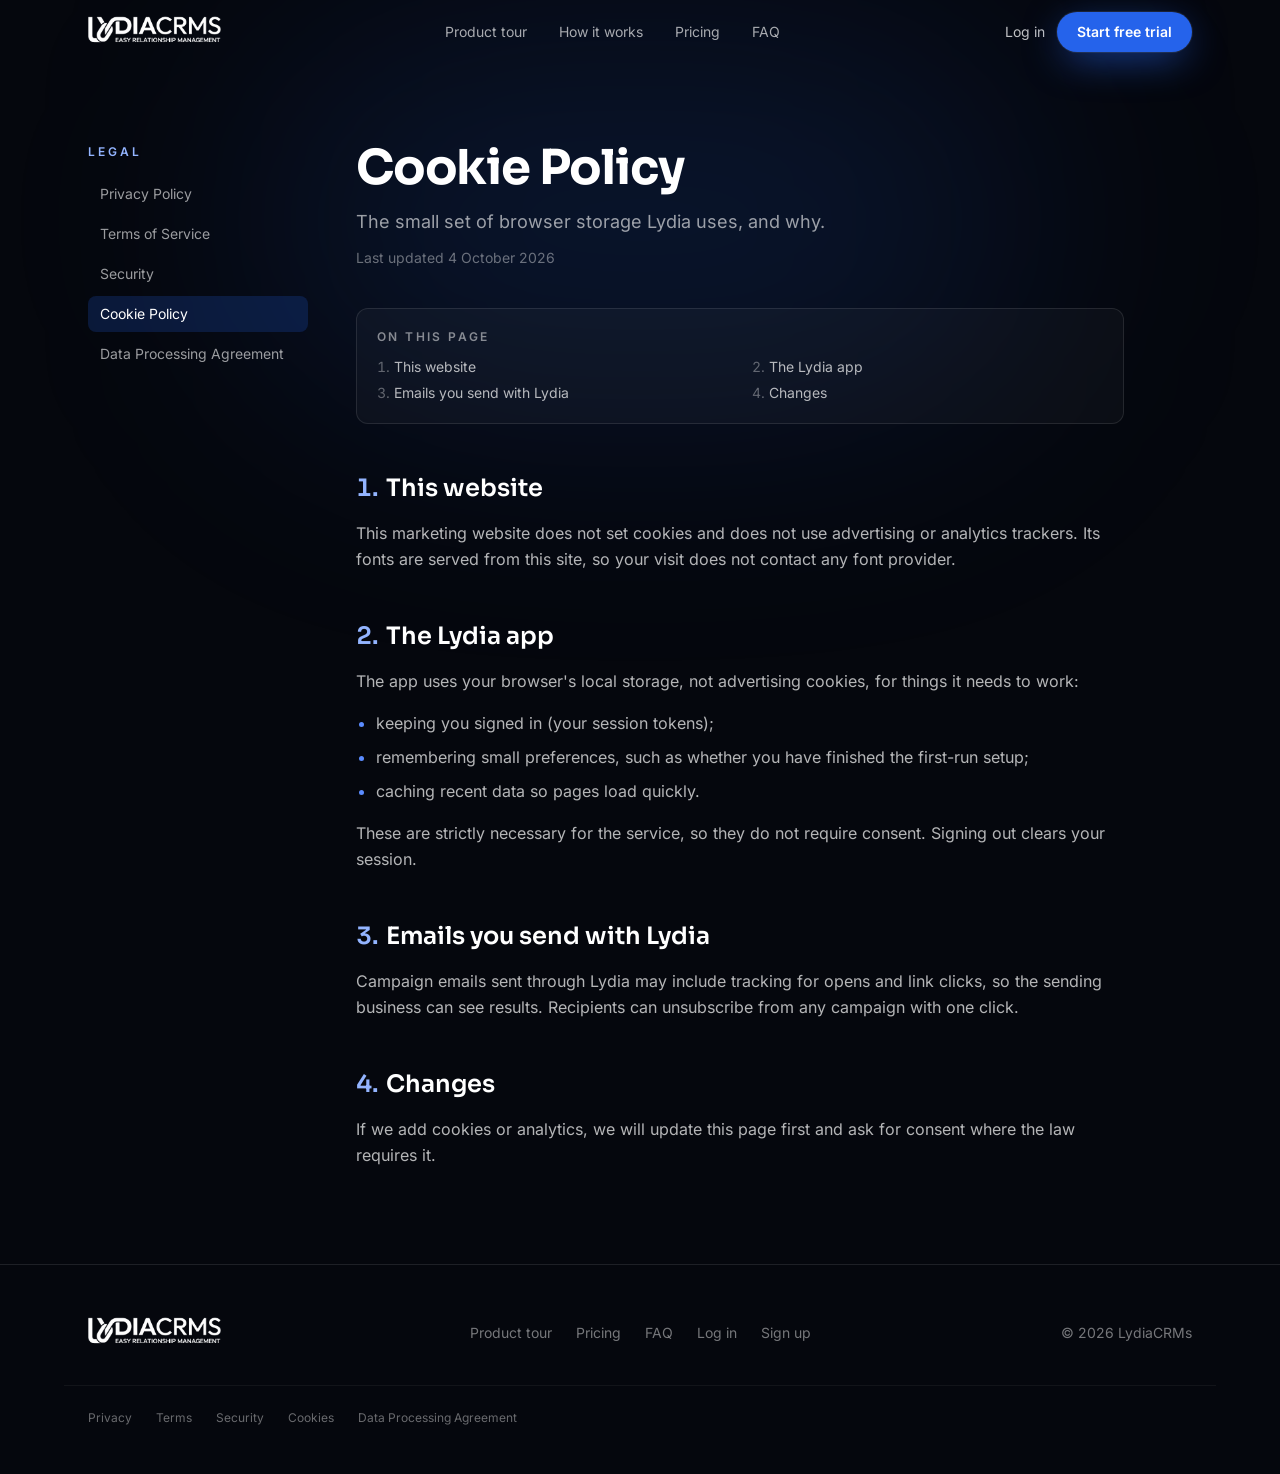
==== commit 597c38d7: "Self-hosted fonts; Sentry disclosure Co-Authored-By: Claude Opus 5.5 <noreply@anthropic.com> Claude-" ====
--- a/cookies.html
+++ b/cookies.html
@@ -11,12 +11,9 @@
     <meta name="theme-color" content="#05070d" />
     <link rel="icon" href="./brand/favicon-64.png" type="image/png" />
     <link rel="apple-touch-icon" href="./brand/apple-touch-icon.png" />
-    <link rel="preconnect" href="https://fonts.googleapis.com" />
-    <link rel="preconnect" href="https://fonts.gstatic.com" crossorigin />
-    <link href="https://fonts.googleapis.com/css2?family=Inter:wght@400;500;600&family=Sora:wght@500;600;700;800&display=swap" rel="stylesheet" />
-    <script type="module" crossorigin src="./assets/index-zV2Mzu3Q.js"></script>
-    <script type="module" crossorigin src="./assets/legal-BcZ8Q_wS.js"></script>
-    <link rel="stylesheet" crossorigin href="./assets/index-CiAXfCg9.css">
+    <script type="module" crossorigin src="./assets/index-DDCMtr4b.js"></script>
+    <script type="module" crossorigin src="./assets/legal-DFLEk7tQ.js"></script>
+    <link rel="stylesheet" crossorigin href="./assets/index-C4OSYHHc.css">
   </head>
   <body>
     <div id="root" data-page="cookies"></div>
--- a/assets/index-C4OSYHHc.css
+++ b/assets/index-C4OSYHHc.css
@@ -0,0 +1 @@
+@font-face{font-family:Inter Variable;font-style:normal;font-display:swap;font-weight:100 900;src:url(./inter-cyrillic-ext-wght-normal-BOeWTOD4.woff2) format("woff2-variations");unicode-range:U+0460-052F,U+1C80-1C8A,U+20B4,U+2DE0-2DFF,U+A640-A69F,U+FE2E-FE2F}@font-face{font-family:Inter Variable;font-style:normal;font-display:swap;font-weight:100 900;src:url(./inter-cyrillic-wght-normal-DqGufNeO.woff2) format("woff2-variations");unicode-range:U+0301,U+0400-045F,U+0490-0491,U+04B0-04B1,U+2116}@font-face{font-family:Inter Variable;font-style:normal;font-display:swap;font-weight:100 900;src:url(./inter-greek-ext-wght-normal-DlzME5K_.woff2) format("woff2-variations");unicode-range:U+1F00-1FFF}@font-face{font-family:Inter Variable;font-style:normal;font-display:swap;font-weight:100 900;src:url(./inter-greek-wght-normal-CkhJZR-_.woff2) format("woff2-variations");unicode-range:U+0370-0377,U+037A-037F,U+0384-038A,U+038C,U+038E-03A1,U+03A3-03FF}@font-face{font-family:Inter Variable;font-style:normal;font-display:swap;font-weight:100 900;src:url(./inter-vietnamese-wght-normal-CBcvBZtf.woff2) format("woff2-variations");unicode-range:U+0102-0103,U+0110-0111,U+0128-0129,U+0168-0169,U+01A0-01A1,U+01AF-01B0,U+0300-0301,U+0303-0304,U+0308-0309,U+0323,U+0329,U+1EA0-1EF9,U+20AB}@font-face{font-family:Inter Variable;font-style:normal;font-display:swap;font-weight:100 900;src:url(./inter-latin-ext-wght-normal-DO1Apj_S.woff2) format("woff2-variations");unicode-range:U+0100-02BA,U+02BD-02C5,U+02C7-02CC,U+02CE-02D7,U+02DD-02FF,U+0304,U+0308,U+0329,U+1D00-1DBF,U+1E00-1E9F,U+1EF2-1EFF,U+2020,U+20A0-20AB,U+20AD-20C0,U+2113,U+2C60-2C7F,U+A720-A7FF}@font-face{font-family:Inter Variable;font-style:normal;font-display:swap;font-weight:100 900;src:url(./inter-latin-wght-normal-Dx4kXJAl.woff2) format("woff2-variations");unicode-range:U+0000-00FF,U+0131,U+0152-0153,U+02BB-02BC,U+02C6,U+02DA,U+02DC,U+0304,U+0308,U+0329,U+2000-206F,U+20AC,U+2122,U+2191,U+2193,U+2212,U+2215,U+FEFF,U+FFFD}@font-face{font-family:Sora;font-style:normal;font-display:swap;font-weight:500;src:url(./sora-latin-500-normal-01eiPEn0.woff2) format("woff2"),url(./sora-latin-500-normal-w58xtEt9.woff) format("woff")}@font-face{font-family:Sora;font-style:normal;font-display:swap;font-weight:600;src:url(./sora-latin-600-normal-Cdg4DaK0.woff2) format("woff2"),url(./sora-latin-600-normal-1_7fyUAY.woff) format("woff")}@font-face{font-family:Sora;font-style:normal;font-display:swap;font-weight:700;src:url(./sora-latin-700-normal-9waGdLWo.woff2) format("woff2"),url(./sora-latin-700-normal-BKPfQAnC.woff) format("woff")}@font-face{font-family:Sora;font-style:normal;font-display:swap;font-weight:800;src:url(./sora-latin-800-normal-2tKLL3qT.woff2) format("woff2"),url(./sora-latin-800-normal-c3Huklug.woff) format("woff")}*,:before,:after{--tw-border-spacing-x: 0;--tw-border-spacing-y: 0;--tw-translate-x: 0;--tw-translate-y: 0;--tw-rotate: 0;--tw-skew-x: 0;--tw-skew-y: 0;--tw-scale-x: 1;--tw-scale-y: 1;--tw-pan-x: ;--tw-pan-y: ;--tw-pinch-zoom: ;--tw-scroll-snap-strictness: proximity;--tw-gradient-from-position: ;--tw-gradient-via-position: ;--tw-gradient-to-position: ;--tw-ordinal: ;--tw-slashed-zero: ;--tw-numeric-figure: ;--tw-numeric-spacing: ;--tw-numeric-fraction: ;--tw-ring-inset: ;--tw-ring-offset-width: 0px;--tw-ring-offset-color: #fff;--tw-ring-color: rgb(59 130 246 / .5);--tw-ring-offset-shadow: 0 0 #0000;--tw-ring-shadow: 0 0 #0000;--tw-shadow: 0 0 #0000;--tw-shadow-colored: 0 0 #0000;--tw-blur: ;--tw-brightness: ;--tw-contrast: ;--tw-grayscale: ;--tw-hue-rotate: ;--tw-invert: ;--tw-saturate: ;--tw-sepia: ;--tw-drop-shadow: ;--tw-backdrop-blur: ;--tw-backdrop-brightness: ;--tw-backdrop-contrast: ;--tw-backdrop-grayscale: ;--tw-backdrop-hue-rotate: ;--tw-backdrop-invert: ;--tw-backdrop-opacity: ;--tw-backdrop-saturate: ;--tw-backdrop-sepia: ;--tw-contain-size: ;--tw-contain-layout: ;--tw-contain-paint: ;--tw-contain-style: }::backdrop{--tw-border-spacing-x: 0;--tw-border-spacing-y: 0;--tw-translate-x: 0;--tw-translate-y: 0;--tw-rotate: 0;--tw-skew-x: 0;--tw-skew-y: 0;--tw-scale-x: 1;--tw-scale-y: 1;--tw-pan-x: ;--tw-pan-y: ;--tw-pinch-zoom: ;--tw-scroll-snap-strictness: proximity;--tw-gradient-from-position: ;--tw-gradient-via-position: ;--tw-gradient-to-position: ;--tw-ordinal: ;--tw-slashed-zero: ;--tw-numeric-figure: ;--tw-numeric-spacing: ;--tw-numeric-fraction: ;--tw-ring-inset: ;--tw-ring-offset-width: 0px;--tw-ring-offset-color: #fff;--tw-ring-color: rgb(59 130 246 / .5);--tw-ring-offset-shadow: 0 0 #0000;--tw-ring-shadow: 0 0 #0000;--tw-shadow: 0 0 #0000;--tw-shadow-colored: 0 0 #0000;--tw-blur: ;--tw-brightness: ;--tw-contrast: ;--tw-grayscale: ;--tw-hue-rotate: ;--tw-invert: ;--tw-saturate: ;--tw-sepia: ;--tw-drop-shadow: ;--tw-backdrop-blur: ;--tw-backdrop-brightness: ;--tw-backdrop-contrast: ;--tw-backdrop-grayscale: ;--tw-backdrop-hue-rotate: ;--tw-backdrop-invert: ;--tw-backdrop-opacity: ;--tw-backdrop-saturate: ;--tw-backdrop-sepia: ;--tw-contain-size: ;--tw-contain-layout: ;--tw-contain-paint: ;--tw-contain-style: }*,:before,:after{box-sizing:border-box;border-width:0;border-style:solid;border-color:#e5e7eb}:before,:after{--tw-content: ""}html,:host{line-height:1.5;-webkit-text-size-adjust:100%;-moz-tab-size:4;-o-tab-size:4;tab-size:4;font-family:Inter Variable,system-ui,sans-serif;font-feature-settings:normal;font-variation-settings:normal;-webkit-tap-highlight-color:transparent}body{margin:0;line-height:inherit}hr{height:0;color:inherit;border-top-width:1px}abbr:where([title]){-webkit-text-decoration:underline dotted;text-decoration:underline dotted}h1,h2,h3,h4,h5,h6{font-size:inherit;font-weight:inherit}a{color:inherit;text-decoration:inherit}b,strong{font-weight:bolder}code,kbd,samp,pre{font-family:ui-monospace,SFMono-Regular,Menlo,Monaco,Consolas,Liberation Mono,Courier New,monospace;font-feature-settings:normal;font-variation-settings:normal;font-size:1em}small{font-size:80%}sub,sup{font-size:75%;line-height:0;position:relative;vertical-align:baseline}sub{bottom:-.25em}sup{top:-.5em}table{text-indent:0;border-color:inherit;border-collapse:collapse}button,input,optgroup,select,textarea{font-family:inherit;font-feature-settings:inherit;font-variation-settings:inherit;font-size:100%;font-weight:inherit;line-height:inherit;letter-spacing:inherit;color:inherit;margin:0;padding:0}button,select{text-transform:none}button,input:where([type=button]),input:where([type=reset]),input:where([type=submit]){-webkit-appearance:button;background-color:transparent;background-image:none}:-moz-focusring{outline:auto}:-moz-ui-invalid{box-shadow:none}progress{vertical-align:baseline}::-webkit-inner-spin-button,::-webkit-outer-spin-button{height:auto}[type=search]{-webkit-appearance:textfield;outline-offset:-2px}::-webkit-search-decoration{-webkit-appearance:none}::-webkit-file-upload-button{-webkit-appearance:button;font:inherit}summary{display:list-item}blockquote,dl,dd,h1,h2,h3,h4,h5,h6,hr,figure,p,pre{margin:0}fieldset{margin:0;padding:0}legend{padding:0}ol,ul,menu{list-style:none;margin:0;padding:0}dialog{padding:0}textarea{resize:vertical}input::-moz-placeholder,textarea::-moz-placeholder{opacity:1;color:#9ca3af}input::placeholder,textarea::placeholder{opacity:1;color:#9ca3af}button,[role=button]{cursor:pointer}:disabled{cursor:default}img,svg,video,canvas,audio,iframe,embed,object{display:block;vertical-align:middle}img,video{max-width:100%;height:auto}[hidden]:where(:not([hidden=until-found])){display:none}.container-x{margin-left:auto;margin-right:auto;width:100%;max-width:72rem;padding-left:1rem;padding-right:1rem}@media (min-width: 640px){.container-x{padding-left:1.5rem;padding-right:1.5rem}}.btn-primary{display:inline-flex;align-items:center;justify-content:center;gap:.5rem;border-radius:9999px;--tw-bg-opacity: 1;background-color:rgb(37 99 235 / var(--tw-bg-opacity, 1));padding:.75rem 1.5rem;font-size:.875rem;line-height:1.25rem;font-weight:600;--tw-text-opacity: 1;color:rgb(255 255 255 / var(--tw-text-opacity, 1));--tw-shadow: 0 0 0 1px rgba(255,255,255,.08),0 10px 40px -8px rgba(37,99,235,.8);--tw-shadow-colored: 0 0 0 1px var(--tw-shadow-color), 0 10px 40px -8px var(--tw-shadow-color);box-shadow:var(--tw-ring-offset-shadow, 0 0 #0000),var(--tw-ring-shadow, 0 0 #0000),var(--tw-shadow);transition-property:color,background-color,border-color,text-decoration-color,fill,stroke,opacity,box-shadow,transform,filter,backdrop-filter;transition-timing-function:cubic-bezier(.4,0,.2,1);transition-duration:.15s}.btn-primary:hover{--tw-bg-opacity: 1;background-color:rgb(91 140 255 / var(--tw-bg-opacity, 1));--tw-shadow: 0 0 0 1px rgba(255,255,255,.15),0 14px 50px -6px rgba(37,99,235,1);--tw-shadow-colored: 0 0 0 1px var(--tw-shadow-color), 0 14px 50px -6px var(--tw-shadow-color);box-shadow:var(--tw-ring-offset-shadow, 0 0 #0000),var(--tw-ring-shadow, 0 0 #0000),var(--tw-shadow)}.btn-ghost{display:inline-flex;align-items:center;justify-content:center;gap:.5rem;border-radius:9999px;border-width:1px;border-color:#ffffff26;background-color:#ffffff0d;padding:.75rem 1.5rem;font-size:.875rem;line-height:1.25rem;font-weight:600;--tw-text-opacity: 1;color:rgb(255 255 255 / var(--tw-text-opacity, 1));--tw-backdrop-blur: blur(8px);-webkit-backdrop-filter:var(--tw-backdrop-blur) var(--tw-backdrop-brightness) var(--tw-backdrop-contrast) var(--tw-backdrop-grayscale) var(--tw-backdrop-hue-rotate) var(--tw-backdrop-invert) var(--tw-backdrop-opacity) var(--tw-backdrop-saturate) var(--tw-backdrop-sepia);backdrop-filter:var(--tw-backdrop-blur) var(--tw-backdrop-brightness) var(--tw-backdrop-contrast) var(--tw-backdrop-grayscale) var(--tw-backdrop-hue-rotate) var(--tw-backdrop-invert) var(--tw-backdrop-opacity) var(--tw-backdrop-saturate) var(--tw-backdrop-sepia);transition-property:color,background-color,border-color,text-decoration-color,fill,stroke,opacity,box-shadow,transform,filter,backdrop-filter;transition-timing-function:cubic-bezier(.4,0,.2,1);transition-duration:.15s}.btn-ghost:hover{border-color:#ffffff4d;background-color:#ffffff1a}.eyebrow{font-size:.75rem;line-height:1rem;font-weight:600;text-transform:uppercase;letter-spacing:.25em;--tw-text-opacity: 1;color:rgb(147 180 255 / var(--tw-text-opacity, 1))}.h-display{font-family:Sora,Inter Variable,system-ui,sans-serif;font-weight:700;letter-spacing:-.025em}.text-gradient{background-image:linear-gradient(to bottom,var(--tw-gradient-stops));--tw-gradient-from: #fff var(--tw-gradient-from-position);--tw-gradient-stops: var(--tw-gradient-from), var(--tw-gradient-to);--tw-gradient-to: rgb(255 255 255 / 0) var(--tw-gradient-to-position);--tw-gradient-stops: var(--tw-gradient-from), #fff var(--tw-gradient-via-position), var(--tw-gradient-to);--tw-gradient-to: rgb(255 255 255 / .5) var(--tw-gradient-to-position);-webkit-background-clip:text;background-clip:text;color:transparent}.text-blue-gradient{background-image:linear-gradient(to right,var(--tw-gradient-stops));--tw-gradient-from: #93b4ff var(--tw-gradient-from-position);--tw-gradient-to: rgb(147 180 255 / 0) var(--tw-gradient-to-position);--tw-gradient-stops: var(--tw-gradient-from), var(--tw-gradient-to);--tw-gradient-to: rgb(91 140 255 / 0) var(--tw-gradient-to-position);--tw-gradient-stops: var(--tw-gradient-from), #5b8cff var(--tw-gradient-via-position), var(--tw-gradient-to);--tw-gradient-to: #fff var(--tw-gradient-to-position);-webkit-background-clip:text;background-clip:text;color:transparent}.pointer-events-none{pointer-events:none}.visible{visibility:visible}.fixed{position:fixed}.absolute{position:absolute}.relative{position:relative}.sticky{position:sticky}.-inset-10{top:-2.5rem;right:-2.5rem;bottom:-2.5rem;left:-2.5rem}.-inset-6{top:-1.5rem;right:-1.5rem;bottom:-1.5rem;left:-1.5rem}.inset-0{top:0;right:0;bottom:0;left:0}.inset-x-0{left:0;right:0}.inset-x-\[10\%\]{left:10%;right:10%}.inset-y-\[15\%\]{top:15%;bottom:15%}.-left-40{left:-10rem}.-right-20{right:-5rem}.-top-20{top:-5rem}.bottom-\[14\%\]{bottom:14%}.left-1\/2{left:50%}.left-\[-2\%\]{left:-2%}.left-\[4\%\]{left:4%}.right-6{right:1.5rem}.right-\[-3\%\]{right:-3%}.top-0{top:0}.top-1\/2{top:50%}.top-10{top:2.5rem}.top-20{top:5rem}.top-3{top:.75rem}.top-40{top:10rem}.top-6{top:1.5rem}.top-\[18\%\]{top:18%}.top-\[38\%\]{top:38%}.z-10{z-index:10}.z-50{z-index:50}.order-1{order:1}.order-2{order:2}.m-auto{margin:auto}.mx-auto{margin-left:auto;margin-right:auto}.mb-2{margin-bottom:.5rem}.mb-5{margin-bottom:1.25rem}.mb-6{margin-bottom:1.5rem}.mb-8{margin-bottom:2rem}.ml-12{margin-left:3rem}.mr-2{margin-right:.5rem}.mt-0\.5{margin-top:.125rem}.mt-10{margin-top:2.5rem}.mt-12{margin-top:3rem}.mt-14{margin-top:3.5rem}.mt-16{margin-top:4rem}.mt-2{margin-top:.5rem}.mt-3{margin-top:.75rem}.mt-4{margin-top:1rem}.mt-5{margin-top:1.25rem}.mt-6{margin-top:1.5rem}.mt-7{margin-top:1.75rem}.mt-8{margin-top:2rem}.block{display:block}.inline-block{display:inline-block}.flex{display:flex}.inline-flex{display:inline-flex}.table{display:table}.grid{display:grid}.hidden{display:none}.aspect-\[16\/10\]{aspect-ratio:16/10}.aspect-\[390\/844\]{aspect-ratio:390/844}.aspect-square{aspect-ratio:1 / 1}.aspect-video{aspect-ratio:16 / 9}.h-1\.5{height:.375rem}.h-16{height:4rem}.h-2\.5{height:.625rem}.h-20{height:5rem}.h-5{height:1.25rem}.h-8{height:2rem}.h-80{height:20rem}.h-\[360px\]{height:360px}.h-\[500px\]{height:500px}.h-\[560px\]{height:560px}.h-\[700px\]{height:700px}.h-\[720px\]{height:720px}.h-full{height:100%}.h-screen{height:100vh}.max-h-\[22rem\]{max-height:22rem}.min-h-\[11rem\]{min-height:11rem}.min-h-\[70vh\]{min-height:70vh}.w-1\.5{width:.375rem}.w-2\.5{width:.625rem}.w-20{width:5rem}.w-3{width:.75rem}.w-8{width:2rem}.w-80{width:20rem}.w-\[1100px\]{width:1100px}.w-\[44\%\]{width:44%}.w-\[48\%\]{width:48%}.w-\[700px\]{width:700px}.w-\[760px\]{width:760px}.w-\[900px\]{width:900px}.w-auto{width:auto}.w-full{width:100%}.w-max{width:-moz-max-content;width:max-content}.min-w-0{min-width:0px}.min-w-\[34rem\]{min-width:34rem}.max-w-2xl{max-width:42rem}.max-w-3xl{max-width:48rem}.max-w-4xl{max-width:56rem}.max-w-6xl{max-width:72rem}.max-w-\[230px\]{max-width:230px}.max-w-\[250px\]{max-width:250px}.max-w-\[min\(78vw\,46vh\)\]{max-width:min(78vw,46vh)}.max-w-lg{max-width:32rem}.max-w-md{max-width:28rem}.max-w-xl{max-width:36rem}.shrink-0{flex-shrink:0}.-translate-x-1\/2{--tw-translate-x: -50%;transform:translate(var(--tw-translate-x),var(--tw-translate-y)) rotate(var(--tw-rotate)) skew(var(--tw-skew-x)) skewY(var(--tw-skew-y)) scaleX(var(--tw-scale-x)) scaleY(var(--tw-scale-y))}.-translate-y-1\/2{--tw-translate-y: -50%;transform:translate(var(--tw-translate-x),var(--tw-translate-y)) rotate(var(--tw-rotate)) skew(var(--tw-skew-x)) skewY(var(--tw-skew-y)) scaleX(var(--tw-scale-x)) scaleY(var(--tw-scale-y))}.-rotate-90{--tw-rotate: -90deg;transform:translate(var(--tw-translate-x),var(--tw-translate-y)) rotate(var(--tw-rotate)) skew(var(--tw-skew-x)) skewY(var(--tw-skew-y)) scaleX(var(--tw-scale-x)) scaleY(var(--tw-scale-y))}@keyframes marquee{0%{transform:translate(0)}to{transform:translate(-50%)}}.animate-marquee{animation:marquee 40s linear infinite}@keyframes ping{75%,to{transform:scale(2);opacity:0}}.animate-ping{animation:ping 1s cubic-bezier(0,0,.2,1) infinite}.scroll-mt-24{scroll-margin-top:6rem}.scroll-mt-28{scroll-margin-top:7rem}.list-disc{list-style-type:disc}.grid-cols-2{grid-template-columns:repeat(2,minmax(0,1fr))}.flex-col{flex-direction:column}.flex-wrap{flex-wrap:wrap}.items-start{align-items:flex-start}.items-end{align-items:flex-end}.items-center{align-items:center}.justify-center{justify-content:center}.justify-between{justify-content:space-between}.gap-1{gap:.25rem}.gap-1\.5{gap:.375rem}.gap-10{gap:2.5rem}.gap-12{gap:3rem}.gap-16{gap:4rem}.gap-2{gap:.5rem}.gap-3{gap:.75rem}.gap-4{gap:1rem}.gap-5{gap:1.25rem}.gap-6{gap:1.5rem}.gap-8{gap:2rem}.gap-x-6{-moz-column-gap:1.5rem;column-gap:1.5rem}.gap-y-1\.5{row-gap:.375rem}.gap-y-2{row-gap:.5rem}.space-y-12>:not([hidden])~:not([hidden]){--tw-space-y-reverse: 0;margin-top:calc(3rem * calc(1 - var(--tw-space-y-reverse)));margin-bottom:calc(3rem * var(--tw-space-y-reverse))}.space-y-2>:not([hidden])~:not([hidden]){--tw-space-y-reverse: 0;margin-top:calc(.5rem * calc(1 - var(--tw-space-y-reverse)));margin-bottom:calc(.5rem * var(--tw-space-y-reverse))}.space-y-3\.5>:not([hidden])~:not([hidden]){--tw-space-y-reverse: 0;margin-top:calc(.875rem * calc(1 - var(--tw-space-y-reverse)));margin-bottom:calc(.875rem * var(--tw-space-y-reverse))}.space-y-4>:not([hidden])~:not([hidden]){--tw-space-y-reverse: 0;margin-top:calc(1rem * calc(1 - var(--tw-space-y-reverse)));margin-bottom:calc(1rem * var(--tw-space-y-reverse))}.divide-y>:not([hidden])~:not([hidden]){--tw-divide-y-reverse: 0;border-top-width:calc(1px * calc(1 - var(--tw-divide-y-reverse)));border-bottom-width:calc(1px * var(--tw-divide-y-reverse))}.divide-white\/5>:not([hidden])~:not([hidden]){border-color:#ffffff0d}.overflow-hidden{overflow:hidden}.overflow-x-auto{overflow-x:auto}.overflow-y-auto{overflow-y:auto}.overflow-x-clip{overflow-x:clip}.truncate{overflow:hidden;text-overflow:ellipsis;white-space:nowrap}.whitespace-nowrap{white-space:nowrap}.rounded-2xl{border-radius:1rem}.rounded-3xl{border-radius:1.5rem}.rounded-\[2\.4rem\]{border-radius:2.4rem}.rounded-\[2rem\]{border-radius:2rem}.rounded-full{border-radius:9999px}.rounded-lg{border-radius:.5rem}.rounded-md{border-radius:.375rem}.rounded-xl{border-radius:.75rem}.border{border-width:1px}.border-y{border-top-width:1px;border-bottom-width:1px}.border-b{border-bottom-width:1px}.border-t{border-top-width:1px}.border-brand-400{--tw-border-opacity: 1;border-color:rgb(91 140 255 / var(--tw-border-opacity, 1))}.border-brand\/60{border-color:#2563eb99}.border-white\/10{border-color:#ffffff1a}.border-white\/15{border-color:#ffffff26}.border-white\/5{border-color:#ffffff0d}.bg-black{--tw-bg-opacity: 1;background-color:rgb(0 0 0 / var(--tw-bg-opacity, 1))}.bg-brand{--tw-bg-opacity: 1;background-color:rgb(37 99 235 / var(--tw-bg-opacity, 1))}.bg-brand-400{--tw-bg-opacity: 1;background-color:rgb(91 140 255 / var(--tw-bg-opacity, 1))}.bg-brand-400\/20{background-color:#5b8cff33}.bg-brand\/15{background-color:#2563eb26}.bg-brand\/20{background-color:#2563eb33}.bg-brand\/25{background-color:#2563eb40}.bg-brand\/30{background-color:#2563eb4d}.bg-brand\/40{background-color:#2563eb66}.bg-brand\/50{background-color:#2563eb80}.bg-ink{--tw-bg-opacity: 1;background-color:rgb(5 7 13 / var(--tw-bg-opacity, 1))}.bg-ink-800{--tw-bg-opacity: 1;background-color:rgb(13 18 32 / var(--tw-bg-opacity, 1))}.bg-ink-800\/80{background-color:#0d1220cc}.bg-ink-800\/85{background-color:#0d1220d9}.bg-ink-800\/90{background-color:#0d1220e6}.bg-ink-900\/60{background-color:#080b1499}.bg-ink\/75{background-color:#05070dbf}.bg-ink\/95{background-color:#05070df2}.bg-red-500\/10{background-color:#ef44441a}.bg-white{--tw-bg-opacity: 1;background-color:rgb(255 255 255 / var(--tw-bg-opacity, 1))}.bg-white\/15{background-color:#ffffff26}.bg-white\/20{background-color:#fff3}.bg-white\/5{background-color:#ffffff0d}.bg-white\/\[\.03\]{background-color:#ffffff08}.bg-gradient-to-b{background-image:linear-gradient(to bottom,var(--tw-gradient-stops))}.bg-gradient-to-br{background-image:linear-gradient(to bottom right,var(--tw-gradient-stops))}.from-brand-600{--tw-gradient-from: #1e4fd0 var(--tw-gradient-from-position);--tw-gradient-to: rgb(30 79 208 / 0) var(--tw-gradient-to-position);--tw-gradient-stops: var(--tw-gradient-from), var(--tw-gradient-to)}.from-brand\/25{--tw-gradient-from: rgb(37 99 235 / .25) var(--tw-gradient-from-position);--tw-gradient-to: rgb(37 99 235 / 0) var(--tw-gradient-to-position);--tw-gradient-stops: var(--tw-gradient-from), var(--tw-gradient-to)}.from-ink-900{--tw-gradient-from: #080b14 var(--tw-gradient-from-position);--tw-gradient-to: rgb(8 11 20 / 0) var(--tw-gradient-to-position);--tw-gradient-stops: var(--tw-gradient-from), var(--tw-gradient-to)}.from-white\/\[\.06\]{--tw-gradient-from: rgb(255 255 255 / .06) var(--tw-gradient-from-position);--tw-gradient-to: rgb(255 255 255 / 0) var(--tw-gradient-to-position);--tw-gradient-stops: var(--tw-gradient-from), var(--tw-gradient-to)}.via-brand-700{--tw-gradient-to: rgb(26 63 166 / 0) var(--tw-gradient-to-position);--tw-gradient-stops: var(--tw-gradient-from), #1a3fa6 var(--tw-gradient-via-position), var(--tw-gradient-to)}.via-ink-800{--tw-gradient-to: rgb(13 18 32 / 0) var(--tw-gradient-to-position);--tw-gradient-stops: var(--tw-gradient-from), #0d1220 var(--tw-gradient-via-position), var(--tw-gradient-to)}.to-ink{--tw-gradient-to: #05070d var(--tw-gradient-to-position)}.to-ink-800{--tw-gradient-to: #0d1220 var(--tw-gradient-to-position)}.to-transparent{--tw-gradient-to: transparent var(--tw-gradient-to-position)}.fill-white{fill:#fff}.object-cover{-o-object-fit:cover;object-fit:cover}.object-top{-o-object-position:top;object-position:top}.p-1\.5{padding:.375rem}.p-2{padding:.5rem}.p-2\.5{padding:.625rem}.p-3{padding:.75rem}.p-5{padding:1.25rem}.p-7{padding:1.75rem}.p-8{padding:2rem}.\!px-5{padding-left:1.25rem!important;padding-right:1.25rem!important}.\!px-8{padding-left:2rem!important;padding-right:2rem!important}.\!py-2\.5{padding-top:.625rem!important;padding-bottom:.625rem!important}.\!py-4{padding-top:1rem!important;padding-bottom:1rem!important}.px-10{padding-left:2.5rem;padding-right:2.5rem}.px-2{padding-left:.5rem;padding-right:.5rem}.px-2\.5{padding-left:.625rem;padding-right:.625rem}.px-3{padding-left:.75rem;padding-right:.75rem}.px-4{padding-left:1rem;padding-right:1rem}.px-5{padding-left:1.25rem;padding-right:1.25rem}.px-6{padding-left:1.5rem;padding-right:1.5rem}.px-8{padding-left:2rem;padding-right:2rem}.py-1{padding-top:.25rem;padding-bottom:.25rem}.py-1\.5{padding-top:.375rem;padding-bottom:.375rem}.py-10{padding-top:2.5rem;padding-bottom:2.5rem}.py-12{padding-top:3rem;padding-bottom:3rem}.py-14{padding-top:3.5rem;padding-bottom:3.5rem}.py-16{padding-top:4rem;padding-bottom:4rem}.py-2{padding-top:.5rem;padding-bottom:.5rem}.py-2\.5{padding-top:.625rem;padding-bottom:.625rem}.py-20{padding-top:5rem;padding-bottom:5rem}.py-24{padding-top:6rem;padding-bottom:6rem}.py-28{padding-top:7rem;padding-bottom:7rem}.py-3{padding-top:.75rem;padding-bottom:.75rem}.py-4{padding-top:1rem;padding-bottom:1rem}.py-6{padding-top:1.5rem;padding-bottom:1.5rem}.py-8{padding-top:2rem;padding-bottom:2rem}.pb-10{padding-bottom:2.5rem}.pb-24{padding-bottom:6rem}.pb-6{padding-bottom:1.5rem}.pb-\[0\.12em\]{padding-bottom:.12em}.pl-1\.5{padding-left:.375rem}.pl-5{padding-left:1.25rem}.pr-10{padding-right:2.5rem}.pr-4{padding-right:1rem}.pt-10{padding-top:2.5rem}.pt-20{padding-top:5rem}.pt-28{padding-top:7rem}.pt-32{padding-top:8rem}.pt-6{padding-top:1.5rem}.text-left{text-align:left}.text-center{text-align:center}.align-bottom{vertical-align:bottom}.font-display{font-family:Sora,Inter Variable,system-ui,sans-serif}.text-2xl{font-size:1.5rem;line-height:2rem}.text-3xl{font-size:1.875rem;line-height:2.25rem}.text-4xl{font-size:2.25rem;line-height:2.5rem}.text-5xl{font-size:3rem;line-height:1}.text-6xl{font-size:3.75rem;line-height:1}.text-\[11px\]{font-size:11px}.text-\[2\.5rem\]{font-size:2.5rem}.text-base{font-size:1rem;line-height:1.5rem}.text-lg{font-size:1.125rem;line-height:1.75rem}.text-sm{font-size:.875rem;line-height:1.25rem}.text-xl{font-size:1.25rem;line-height:1.75rem}.text-xs{font-size:.75rem;line-height:1rem}.font-bold{font-weight:700}.font-medium{font-weight:500}.font-semibold{font-weight:600}.uppercase{text-transform:uppercase}.tabular-nums{--tw-numeric-spacing: tabular-nums;font-variant-numeric:var(--tw-ordinal) var(--tw-slashed-zero) var(--tw-numeric-figure) var(--tw-numeric-spacing) var(--tw-numeric-fraction)}.leading-\[1\.04\]{line-height:1.04}.leading-\[1\.05\]{line-height:1.05}.leading-relaxed{line-height:1.625}.tracking-\[0\.25em\]{letter-spacing:.25em}.tracking-\[0\.2em\]{letter-spacing:.2em}.text-brand-300{--tw-text-opacity: 1;color:rgb(147 180 255 / var(--tw-text-opacity, 1))}.text-brand\/60{color:#2563eb99}.text-ink{--tw-text-opacity: 1;color:rgb(5 7 13 / var(--tw-text-opacity, 1))}.text-red-300{--tw-text-opacity: 1;color:rgb(252 165 165 / var(--tw-text-opacity, 1))}.text-white{--tw-text-opacity: 1;color:rgb(255 255 255 / var(--tw-text-opacity, 1))}.text-white\/30{color:#ffffff4d}.text-white\/35{color:#ffffff59}.text-white\/40{color:#fff6}.text-white\/45{color:#ffffff73}.text-white\/50{color:#ffffff80}.text-white\/55{color:#ffffff8c}.text-white\/60{color:#fff9}.text-white\/65{color:#ffffffa6}.text-white\/70{color:#ffffffb3}.text-white\/75{color:#ffffffbf}.text-white\/80{color:#fffc}.text-white\/85{color:#ffffffd9}.underline{text-decoration-line:underline}.opacity-60{opacity:.6}.opacity-75{opacity:.75}.shadow-2xl{--tw-shadow: 0 25px 50px -12px rgb(0 0 0 / .25);--tw-shadow-colored: 0 25px 50px -12px var(--tw-shadow-color);box-shadow:var(--tw-ring-offset-shadow, 0 0 #0000),var(--tw-ring-shadow, 0 0 #0000),var(--tw-shadow)}.shadow-\[0_0_40px_rgba\(37\,99\,235\,\.9\)\]{--tw-shadow: 0 0 40px rgba(37,99,235,.9);--tw-shadow-colored: 0 0 40px var(--tw-shadow-color);box-shadow:var(--tw-ring-offset-shadow, 0 0 #0000),var(--tw-ring-shadow, 0 0 #0000),var(--tw-shadow)}.shadow-\[0_30px_100px_-30px_rgba\(37\,99\,235\,\.9\)\]{--tw-shadow: 0 30px 100px -30px rgba(37,99,235,.9);--tw-shadow-colored: 0 30px 100px -30px var(--tw-shadow-color);box-shadow:var(--tw-ring-offset-shadow, 0 0 #0000),var(--tw-ring-shadow, 0 0 #0000),var(--tw-shadow)}.shadow-\[0_30px_80px_-20px_rgba\(37\,99\,235\,\.6\)\]{--tw-shadow: 0 30px 80px -20px rgba(37,99,235,.6);--tw-shadow-colored: 0 30px 80px -20px var(--tw-shadow-color);box-shadow:var(--tw-ring-offset-shadow, 0 0 #0000),var(--tw-ring-shadow, 0 0 #0000),var(--tw-shadow)}.shadow-\[0_40px_120px_-20px_rgba\(37\,99\,235\,\.55\)\]{--tw-shadow: 0 40px 120px -20px rgba(37,99,235,.55);--tw-shadow-colored: 0 40px 120px -20px var(--tw-shadow-color);box-shadow:var(--tw-ring-offset-shadow, 0 0 #0000),var(--tw-ring-shadow, 0 0 #0000),var(--tw-shadow)}.shadow-\[0_40px_120px_-20px_rgba\(37\,99\,235\,\.6\)\]{--tw-shadow: 0 40px 120px -20px rgba(37,99,235,.6);--tw-shadow-colored: 0 40px 120px -20px var(--tw-shadow-color);box-shadow:var(--tw-ring-offset-shadow, 0 0 #0000),var(--tw-ring-shadow, 0 0 #0000),var(--tw-shadow)}.shadow-\[0_40px_120px_-30px_rgba\(37\,99\,235\,\.7\)\]{--tw-shadow: 0 40px 120px -30px rgba(37,99,235,.7);--tw-shadow-colored: 0 40px 120px -30px var(--tw-shadow-color);box-shadow:var(--tw-ring-offset-shadow, 0 0 #0000),var(--tw-ring-shadow, 0 0 #0000),var(--tw-shadow)}.ring-1{--tw-ring-offset-shadow: var(--tw-ring-inset) 0 0 0 var(--tw-ring-offset-width) var(--tw-ring-offset-color);--tw-ring-shadow: var(--tw-ring-inset) 0 0 0 calc(1px + var(--tw-ring-offset-width)) var(--tw-ring-color);box-shadow:var(--tw-ring-offset-shadow),var(--tw-ring-shadow),var(--tw-shadow, 0 0 #0000)}.ring-brand\/30{--tw-ring-color: rgb(37 99 235 / .3)}.ring-red-400\/20{--tw-ring-color: rgb(248 113 113 / .2)}.blur{--tw-blur: blur(8px);filter:var(--tw-blur) var(--tw-brightness) var(--tw-contrast) var(--tw-grayscale) var(--tw-hue-rotate) var(--tw-invert) var(--tw-saturate) var(--tw-sepia) var(--tw-drop-shadow)}.blur-\[100px\]{--tw-blur: blur(100px);filter:var(--tw-blur) var(--tw-brightness) var(--tw-contrast) var(--tw-grayscale) var(--tw-hue-rotate) var(--tw-invert) var(--tw-saturate) var(--tw-sepia) var(--tw-drop-shadow)}.blur-\[120px\]{--tw-blur: blur(120px);filter:var(--tw-blur) var(--tw-brightness) var(--tw-contrast) var(--tw-grayscale) var(--tw-hue-rotate) var(--tw-invert) var(--tw-saturate) var(--tw-sepia) var(--tw-drop-shadow)}.blur-\[130px\]{--tw-blur: blur(130px);filter:var(--tw-blur) var(--tw-brightness) var(--tw-contrast) var(--tw-grayscale) var(--tw-hue-rotate) var(--tw-invert) var(--tw-saturate) var(--tw-sepia) var(--tw-drop-shadow)}.blur-\[140px\]{--tw-blur: blur(140px);filter:var(--tw-blur) var(--tw-brightness) var(--tw-contrast) var(--tw-grayscale) var(--tw-hue-rotate) var(--tw-invert) var(--tw-saturate) var(--tw-sepia) var(--tw-drop-shadow)}.blur-\[80px\]{--tw-blur: blur(80px);filter:var(--tw-blur) var(--tw-brightness) var(--tw-contrast) var(--tw-grayscale) var(--tw-hue-rotate) var(--tw-invert) var(--tw-saturate) var(--tw-sepia) var(--tw-drop-shadow)}.blur-\[90px\]{--tw-blur: blur(90px);filter:var(--tw-blur) var(--tw-brightness) var(--tw-contrast) var(--tw-grayscale) var(--tw-hue-rotate) var(--tw-invert) var(--tw-saturate) var(--tw-sepia) var(--tw-drop-shadow)}.drop-shadow-\[0_0_50px_rgba\(37\,99\,235\,\.85\)\]{--tw-drop-shadow: drop-shadow(0 0 50px rgba(37,99,235,.85));filter:var(--tw-blur) var(--tw-brightness) var(--tw-contrast) var(--tw-grayscale) var(--tw-hue-rotate) var(--tw-invert) var(--tw-saturate) var(--tw-sepia) var(--tw-drop-shadow)}.filter{filter:var(--tw-blur) var(--tw-brightness) var(--tw-contrast) var(--tw-grayscale) var(--tw-hue-rotate) var(--tw-invert) var(--tw-saturate) var(--tw-sepia) var(--tw-drop-shadow)}.backdrop-blur{--tw-backdrop-blur: blur(8px);-webkit-backdrop-filter:var(--tw-backdrop-blur) var(--tw-backdrop-brightness) var(--tw-backdrop-contrast) var(--tw-backdrop-grayscale) var(--tw-backdrop-hue-rotate) var(--tw-backdrop-invert) var(--tw-backdrop-opacity) var(--tw-backdrop-saturate) var(--tw-backdrop-sepia);backdrop-filter:var(--tw-backdrop-blur) var(--tw-backdrop-brightness) var(--tw-backdrop-contrast) var(--tw-backdrop-grayscale) var(--tw-backdrop-hue-rotate) var(--tw-backdrop-invert) var(--tw-backdrop-opacity) var(--tw-backdrop-saturate) var(--tw-backdrop-sepia)}.backdrop-blur-xl{--tw-backdrop-blur: blur(24px);-webkit-backdrop-filter:var(--tw-backdrop-blur) var(--tw-backdrop-brightness) var(--tw-backdrop-contrast) var(--tw-backdrop-grayscale) var(--tw-backdrop-hue-rotate) var(--tw-backdrop-invert) var(--tw-backdrop-opacity) var(--tw-backdrop-saturate) var(--tw-backdrop-sepia);backdrop-filter:var(--tw-backdrop-blur) var(--tw-backdrop-brightness) var(--tw-backdrop-contrast) var(--tw-backdrop-grayscale) var(--tw-backdrop-hue-rotate) var(--tw-backdrop-invert) var(--tw-backdrop-opacity) var(--tw-backdrop-saturate) var(--tw-backdrop-sepia)}.transition{transition-property:color,background-color,border-color,text-decoration-color,fill,stroke,opacity,box-shadow,transform,filter,backdrop-filter;transition-timing-function:cubic-bezier(.4,0,.2,1);transition-duration:.15s}.transition-all{transition-property:all;transition-timing-function:cubic-bezier(.4,0,.2,1);transition-duration:.15s}.transition-colors{transition-property:color,background-color,border-color,text-decoration-color,fill,stroke;transition-timing-function:cubic-bezier(.4,0,.2,1);transition-duration:.15s}.duration-300{transition-duration:.3s}.duration-500{transition-duration:.5s}.\[mask-image\:linear-gradient\(90deg\,transparent\,black_12\%\,black_88\%\,transparent\)\]{-webkit-mask-image:linear-gradient(90deg,transparent,black 12%,black 88%,transparent);mask-image:linear-gradient(90deg,transparent,black 12%,black 88%,transparent)}.\[perspective\:1600px\]{perspective:1600px}:root{color-scheme:dark}html{scroll-behavior:smooth}body{--tw-bg-opacity: 1;background-color:rgb(5 7 13 / var(--tw-bg-opacity, 1));font-family:Inter Variable,system-ui,sans-serif;--tw-text-opacity: 1;color:rgb(255 255 255 / var(--tw-text-opacity, 1));-webkit-font-smoothing:antialiased;-moz-osx-font-smoothing:grayscale;overflow-x:hidden}::-moz-selection{background:#2563eb;color:#fff}::selection{background:#2563eb;color:#fff}.grid-bg{background-image:linear-gradient(rgba(255,255,255,.045) 1px,transparent 1px),linear-gradient(90deg,rgba(255,255,255,.045) 1px,transparent 1px);background-size:56px 56px;-webkit-mask-image:radial-gradient(ellipse at 50% 30%,black 20%,transparent 70%);mask-image:radial-gradient(ellipse at 50% 30%,black 20%,transparent 70%)}.noise:after{content:"";position:absolute;top:0;right:0;bottom:0;left:0;pointer-events:none;opacity:.05;background-image:url("data:image/svg+xml,%3Csvg xmlns='http://www.w3.org/2000/svg' width='160' height='160'%3E%3Cfilter id='n'%3E%3CfeTurbulence baseFrequency='.8'/%3E%3C/filter%3E%3Crect width='100%25' height='100%25' filter='url(%23n)'/%3E%3C/svg%3E")}@media (prefers-reduced-motion: reduce){*,*:before,*:after{animation-duration:.01ms!important;animation-iteration-count:1!important;transition-duration:.01ms!important;scroll-behavior:auto!important}}.marker\:text-brand-400 *::marker{color:#5b8cff}.marker\:text-brand-400::marker{color:#5b8cff}.hover\:scale-\[1\.03\]:hover{--tw-scale-x: 1.03;--tw-scale-y: 1.03;transform:translate(var(--tw-translate-x),var(--tw-translate-y)) rotate(var(--tw-rotate)) skew(var(--tw-skew-x)) skewY(var(--tw-skew-y)) scaleX(var(--tw-scale-x)) scaleY(var(--tw-scale-y))}.hover\:border-brand\/60:hover{border-color:#2563eb99}.hover\:border-red-400\/30:hover{border-color:#f871714d}.hover\:border-white\/25:hover{border-color:#ffffff40}.hover\:bg-white\/5:hover{background-color:#ffffff0d}.hover\:text-white:hover{--tw-text-opacity: 1;color:rgb(255 255 255 / var(--tw-text-opacity, 1))}.hover\:text-white\/70:hover{color:#ffffffb3}@media (min-width: 640px){.sm\:mt-20{margin-top:5rem}.sm\:block{display:block}.sm\:h-10{height:2.5rem}.sm\:h-28{height:7rem}.sm\:h-\[640px\]{height:640px}.sm\:w-auto{width:auto}.sm\:grid-cols-2{grid-template-columns:repeat(2,minmax(0,1fr))}.sm\:flex-row{flex-direction:row}.sm\:gap-6{gap:1.5rem}.sm\:rounded-3xl{border-radius:1.5rem}.sm\:p-10{padding:2.5rem}.sm\:px-16{padding-left:4rem;padding-right:4rem}.sm\:px-4{padding-left:1rem;padding-right:1rem}.sm\:py-2{padding-top:.5rem;padding-bottom:.5rem}.sm\:py-20{padding-top:5rem;padding-bottom:5rem}.sm\:py-28{padding-top:7rem;padding-bottom:7rem}.sm\:py-32{padding-top:8rem;padding-bottom:8rem}.sm\:py-36{padding-top:9rem;padding-bottom:9rem}.sm\:pb-32{padding-bottom:8rem}.sm\:pt-36{padding-top:9rem}.sm\:pt-40{padding-top:10rem}.sm\:text-2xl{font-size:1.5rem;line-height:2rem}.sm\:text-3xl{font-size:1.875rem;line-height:2.25rem}.sm\:text-4xl{font-size:2.25rem;line-height:2.5rem}.sm\:text-5xl{font-size:3rem;line-height:1}.sm\:text-6xl{font-size:3.75rem;line-height:1}.sm\:text-lg{font-size:1.125rem;line-height:1.75rem}.sm\:text-sm{font-size:.875rem;line-height:1.25rem}.sm\:text-xl{font-size:1.25rem;line-height:1.75rem}}@media (min-width: 768px){.md\:flex{display:flex}.md\:hidden{display:none}.md\:grid-cols-2{grid-template-columns:repeat(2,minmax(0,1fr))}.md\:grid-cols-3{grid-template-columns:repeat(3,minmax(0,1fr))}.md\:grid-cols-4{grid-template-columns:repeat(4,minmax(0,1fr))}.md\:flex-row{flex-direction:row}.md\:justify-start{justify-content:flex-start}.md\:text-7xl{font-size:4.5rem;line-height:1}}@media (min-width: 1024px){.lg\:sticky{position:sticky}.lg\:top-28{top:7rem}.lg\:order-1{order:1}.lg\:order-2{order:2}.lg\:mx-0{margin-left:0;margin-right:0}.lg\:mt-10{margin-top:2.5rem}.lg\:block{display:block}.lg\:flex{display:flex}.lg\:hidden{display:none}.lg\:max-h-\[30rem\]{max-height:30rem}.lg\:min-h-\[85vh\]{min-height:85vh}.lg\:max-w-\[540px\]{max-width:540px}.lg\:grid-cols-2{grid-template-columns:repeat(2,minmax(0,1fr))}.lg\:grid-cols-\[0\.85fr_1\.15fr\]{grid-template-columns:.85fr 1.15fr}.lg\:grid-cols-\[0\.8fr_1\.2fr\]{grid-template-columns:.8fr 1.2fr}.lg\:grid-cols-\[1fr_1\.05fr\]{grid-template-columns:1fr 1.05fr}.lg\:grid-cols-\[1fr_1\.1fr\]{grid-template-columns:1fr 1.1fr}.lg\:grid-cols-\[1fr_320px\]{grid-template-columns:1fr 320px}.lg\:grid-cols-\[220px_1fr\]{grid-template-columns:220px 1fr}.lg\:flex-col{flex-direction:column}.lg\:justify-start{justify-content:flex-start}.lg\:gap-1{gap:.25rem}.lg\:gap-16{gap:4rem}.lg\:self-start{align-self:flex-start}.lg\:text-left{text-align:left}.lg\:text-5xl{font-size:3rem;line-height:1}.lg\:text-\[4\.6rem\]{font-size:4.6rem}}
